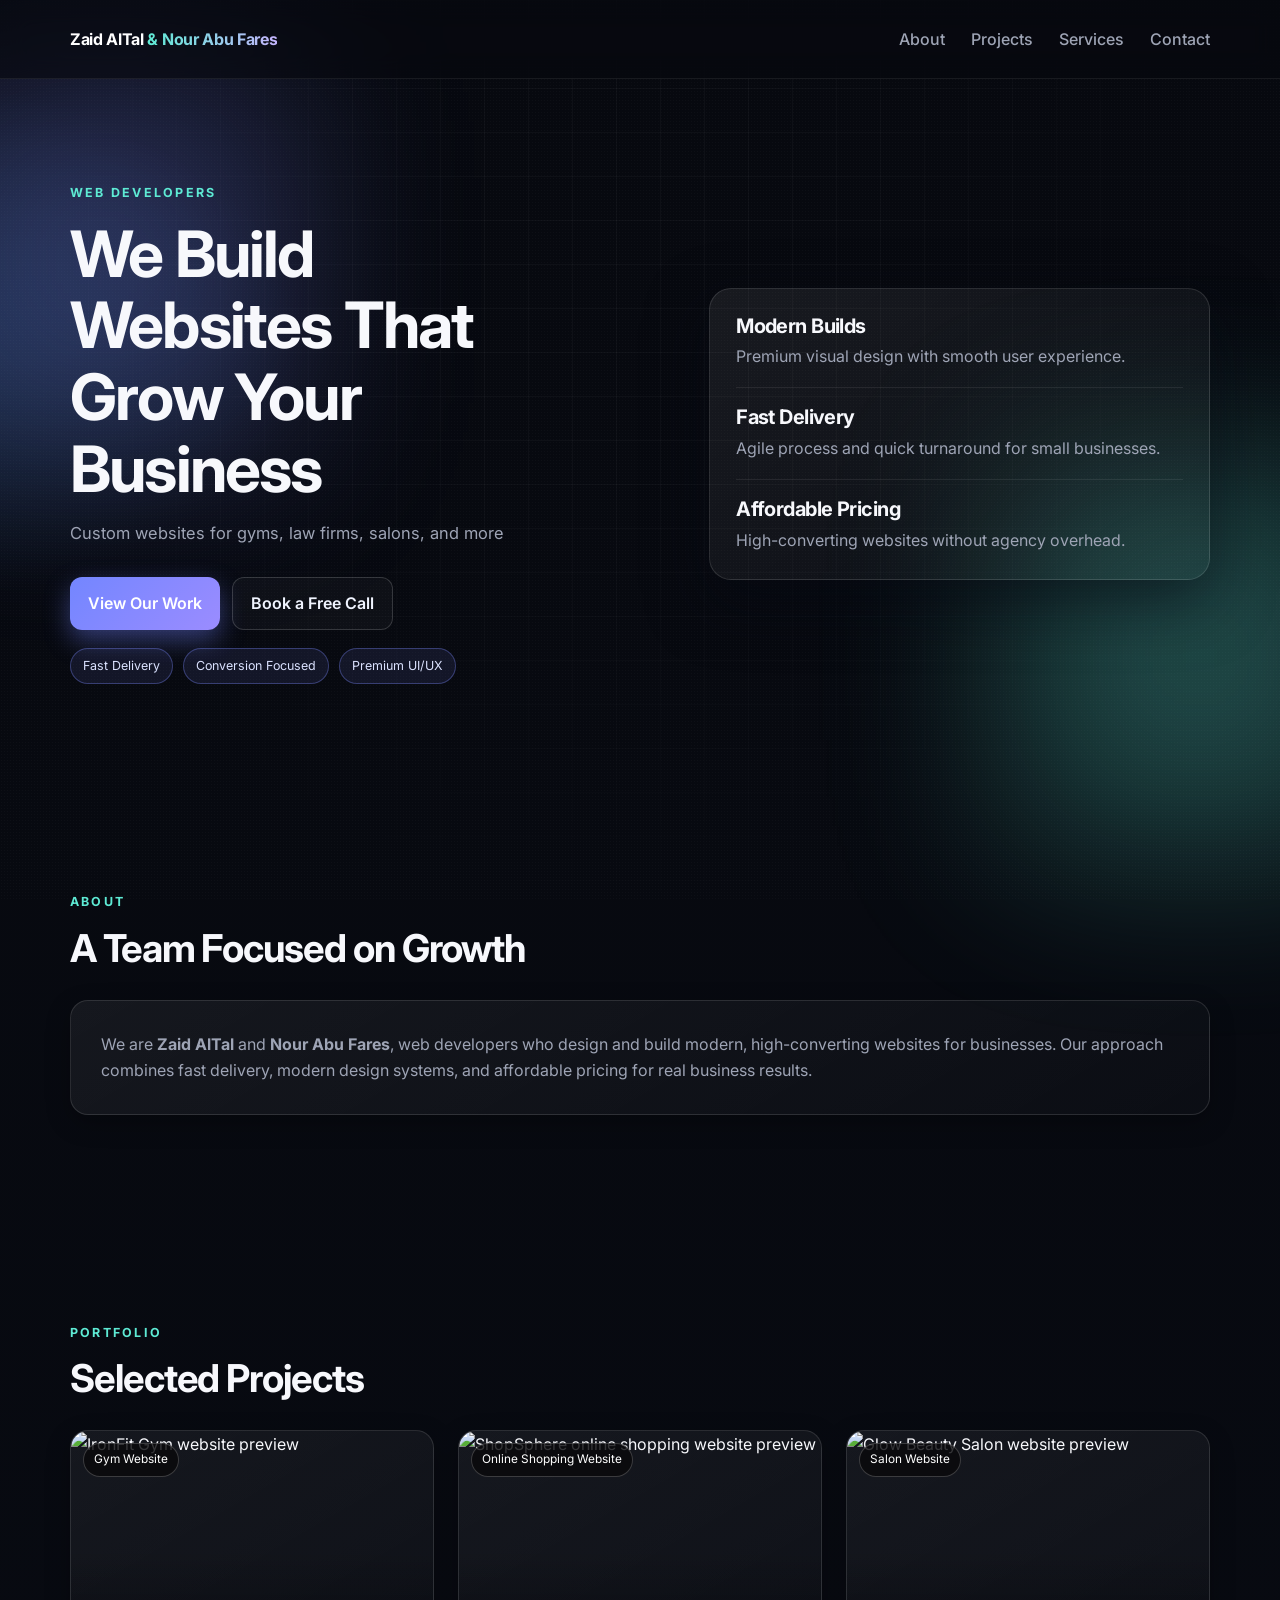
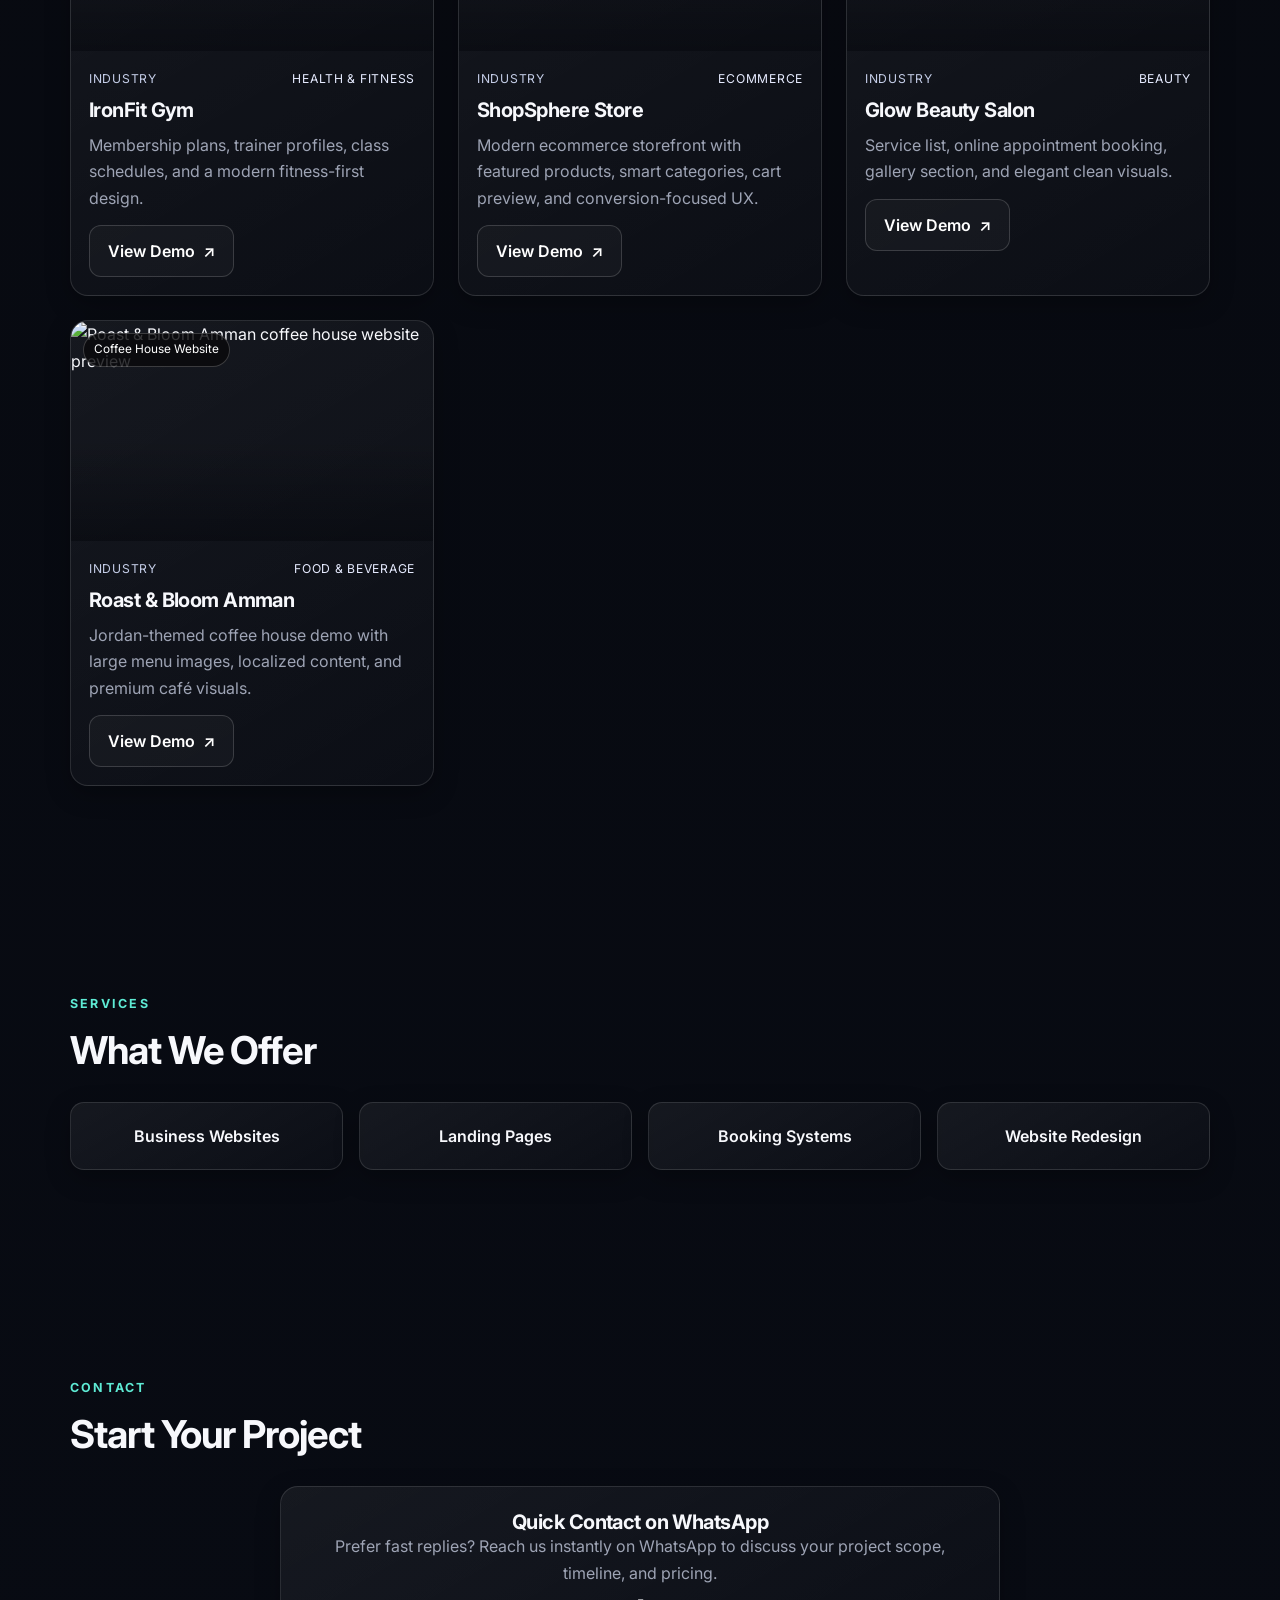
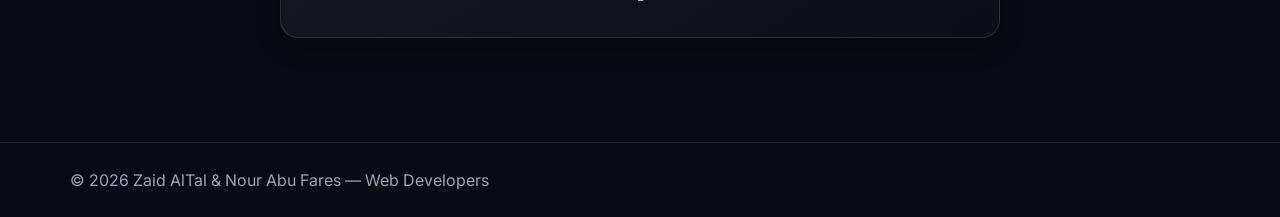
==== index.html @ 0c119b87 "coffee" ====
<!DOCTYPE html>
<html lang="en">
<head>
  <meta charset="UTF-8" />
  <meta name="viewport" content="width=device-width, initial-scale=1.0" />
  <title>Zaid AlTal & Team | Premium Web Developers</title>
  <meta name="description" content="We design and build modern, high-converting websites for businesses." />
  <link rel="preconnect" href="https://fonts.googleapis.com">
  <link rel="preconnect" href="https://fonts.gstatic.com" crossorigin>
  <link href="https://fonts.googleapis.com/css2?family=Inter:wght@300;400;500;600;700;800;900&display=swap" rel="stylesheet">
  <link rel="stylesheet" href="styles.css" />
</head>
<body>
  <div class="bg-noise"></div>
  <div class="bg-grid"></div>
  <div class="bg-glow bg-glow-1"></div>
  <div class="bg-glow bg-glow-2"></div>

  <header class="site-header">
    <div class="container nav-wrap">
      <a href="#home" class="logo">Zaid AlTal <span>& Nour Abu Fares</span></a>
      <nav class="nav" id="nav">
        <a href="#about">About</a>
        <a href="#projects">Projects</a>
        <a href="#services">Services</a>
        <a href="#contact">Contact</a>
      </nav>
      <button class="menu-toggle" id="menuToggle" aria-label="Toggle navigation">☰</button>
    </div>
  </header>

  <main>
    <section class="hero section reveal" id="home">
      <div class="container hero-grid">
        <div>
          <p class="eyebrow">Web Developers</p>
          <h1>We Build Websites That Grow Your Business</h1>
          <p class="hero-subtext">Custom websites for gyms, law firms, salons, and more</p>
          <div class="hero-actions">
            <a href="#projects" class="btn btn-primary">View Our Work</a>
            <a href="#contact" class="btn btn-ghost">Book a Free Call</a>
          </div>
          <div class="hero-chips">
            <span>Fast Delivery</span>
            <span>Conversion Focused</span>
            <span>Premium UI/UX</span>
          </div>
        </div>
        <div class="hero-card">
          <div class="hero-stat">
            <h3>Modern Builds</h3>
            <p>Premium visual design with smooth user experience.</p>
          </div>
          <div class="hero-stat">
            <h3>Fast Delivery</h3>
            <p>Agile process and quick turnaround for small businesses.</p>
          </div>
          <div class="hero-stat">
            <h3>Affordable Pricing</h3>
            <p>High-converting websites without agency overhead.</p>
          </div>
        </div>
      </div>
    </section>

    <section class="section reveal" id="about">
      <div class="container">
        <div class="section-head">
          <p class="eyebrow">About</p>
          <h2>A Team Focused on Growth</h2>
        </div>
        <div class="about-card">
          <p>
            We are <strong>Zaid AlTal</strong> and <strong>Nour Abu Fares</strong>, web developers who design and build modern, high-converting websites for businesses.
            Our approach combines fast delivery, modern design systems, and affordable pricing for real business results.
          </p>
        </div>
      </div>
    </section>

    <section class="section reveal" id="projects">
      <div class="container">
        <div class="section-head">
          <p class="eyebrow">Portfolio</p>
          <h2>Selected Projects</h2>
        </div>

        <div class="projects-grid">
          <article class="project-card tilt-card">
            <div class="project-image-wrap">
              <img src="https://images.unsplash.com/photo-1571902943202-507ec2618e8f?auto=format&fit=crop&w=1200&q=80" alt="IronFit Gym website preview" />
              <span class="badge">Gym Website</span>
            </div>
            <div class="project-content">
              <div class="project-meta"><span>Industry</span><span>Health & Fitness</span></div>
              <h3>IronFit Gym</h3>
              <p>Membership plans, trainer profiles, class schedules, and a modern fitness-first design.</p>
              <a href="gymdemo.html" class="btn btn-outline">View Demo <span>↗</span></a>
            </div>
          </article>

          <article class="project-card tilt-card">
            <div class="project-image-wrap">
              <img src="https://images.unsplash.com/photo-1555529669-e69e7aa0ba9a?auto=format&fit=crop&w=1200&q=80" alt="ShopSphere online shopping website preview" />
              <span class="badge">Online Shopping Website</span>
            </div>
            <div class="project-content">
              <div class="project-meta"><span>Industry</span><span>Ecommerce</span></div>
              <h3>ShopSphere Store</h3>
              <p>Modern ecommerce storefront with featured products, smart categories, cart preview, and conversion-focused UX.</p>
              <a href="shoppingdemo.html" class="btn btn-outline">View Demo <span>↗</span></a>
            </div>
          </article>

          <article class="project-card tilt-card">
            <div class="project-image-wrap">
              <img src="https://images.unsplash.com/photo-1560066984-138dadb4c035?auto=format&fit=crop&w=1200&q=80" alt="Glow Beauty Salon website preview" />
              <span class="badge">Salon Website</span>
            </div>
            <div class="project-content">
              <div class="project-meta"><span>Industry</span><span>Beauty</span></div>
              <h3>Glow Beauty Salon</h3>
              <p>Service list, online appointment booking, gallery section, and elegant clean visuals.</p>
              <a href="salondemo.html" class="btn btn-outline">View Demo <span>↗</span></a>
            </div>
          </article>

          <article class="project-card tilt-card">
            <div class="project-image-wrap">
              <img src="https://images.unsplash.com/photo-1495474472287-4d71bcdd2085?auto=format&fit=crop&w=1200&q=80" alt="Roast & Bloom Amman coffee house website preview" />
              <span class="badge">Coffee House Website</span>
            </div>
            <div class="project-content">
              <div class="project-meta"><span>Industry</span><span>Food & Beverage</span></div>
              <h3>Roast & Bloom Amman</h3>
              <p>Jordan-themed coffee house demo with large menu images, localized content, and premium café visuals.</p>
              <a href="coffee-demo.html" class="btn btn-outline">View Demo <span>↗</span></a>
            </div>
          </article>
        </div>
      </div>
    </section>

    <section class="section reveal" id="services">
      <div class="container">
        <div class="section-head">
          <p class="eyebrow">Services</p>
          <h2>What We Offer</h2>
        </div>
        <div class="services-grid">
          <div class="service-card">Business Websites</div>
          <div class="service-card">Landing Pages</div>
          <div class="service-card">Booking Systems</div>
          <div class="service-card">Website Redesign</div>
        </div>
      </div>
    </section>

    <section class="section reveal" id="contact">
      <div class="container">
        <div class="section-head">
          <p class="eyebrow">Contact</p>
          <h2>Start Your Project</h2>
        </div>
        <div class="contact-grid contact-grid-single">
          <div class="contact-card contact-card-only">
            <h3>Quick Contact on WhatsApp</h3>
            <p>Prefer fast replies? Reach us instantly on WhatsApp to discuss your project scope, timeline, and pricing.</p>
           -
            
          </div>
        </div>
      </div>
    </section>
  </main>

  <footer class="site-footer">
    <div class="container footer-wrap">
      <p>© <span id="year"></span> Zaid AlTal & Nour Abu Fares — Web Developers</p>
      
    </div>
  </footer>

  <script src="script.js"></script>
</body>
</html>
---- styles.css ----
:root {
  --bg: #07090f;
  --bg-soft: #0b1020;
  --panel: rgba(255, 255, 255, 0.04);
  --panel-strong: rgba(255, 255, 255, 0.07);
  --panel-border: rgba(255, 255, 255, 0.12);
  --text: #f7f8fc;
  --muted: #9ea4b5;
  --accent: #7d8bff;
  --accent-2: #5eead4;
  --accent-3: #c4b5fd;
  --shadow-sm: 0 8px 24px rgba(0, 0, 0, 0.28);
  --shadow-lg: 0 22px 60px rgba(6, 9, 19, 0.55);
  --radius: 18px;
  --radius-sm: 12px;
  --max: 1140px;
}

* { box-sizing: border-box; margin: 0; padding: 0; }

html { scroll-behavior: smooth; }

body {
  font-family: "Inter", system-ui, -apple-system, Segoe UI, Roboto, Arial, sans-serif;
  background:
    radial-gradient(1000px 520px at 88% -12%, #1b2452 0%, transparent 62%),
    radial-gradient(720px 440px at -10% 10%, #12263a 0%, transparent 60%),
    linear-gradient(180deg, #07090f 0%, #080b13 100%);
  color: var(--text);
  line-height: 1.65;
  overflow-x: hidden;
}

.bg-noise {
  position: fixed;
  inset: 0;
  opacity: 0.08;
  pointer-events: none;
  z-index: -3;
  background-image: radial-gradient(rgba(255, 255, 255, 0.35) 0.35px, transparent 0.35px);
  background-size: 3px 3px;
}

.bg-grid {
  position: fixed;
  inset: 0;
  z-index: -2;
  pointer-events: none;
  background-image:
    linear-gradient(rgba(255, 255, 255, 0.03) 1px, transparent 1px),
    linear-gradient(90deg, rgba(255, 255, 255, 0.03) 1px, transparent 1px);
  background-size: 44px 44px;
  mask-image: radial-gradient(circle at 50% 30%, black 22%, transparent 80%);
}

.bg-glow {
  position: fixed;
  width: 380px;
  height: 380px;
  filter: blur(95px);
  z-index: -1;
  opacity: .28;
  pointer-events: none;
  transition: transform .3s ease-out;
}
.bg-glow-1 { background: #7d8bff; top: 8%; left: -90px; }
.bg-glow-2 { background: #5eead4; bottom: 6%; right: -110px; }

.container { width: min(92%, var(--max)); margin-inline: auto; }
.section { padding: 104px 0; position: relative; }
.section-head { margin-bottom: 30px; }

h1, h2, h3 { line-height: 1.12; letter-spacing: -0.028em; }
h1 { font-size: clamp(2.3rem, 5vw, 4.4rem); max-width: 12ch; }
h2 { font-size: clamp(1.7rem, 3vw, 2.7rem); }
h3 { font-size: clamp(1.05rem, 2.1vw, 1.25rem); }

p { color: var(--muted); }

.eyebrow {
  color: var(--accent-2);
  font-size: .78rem;
  text-transform: uppercase;
  letter-spacing: .18em;
  margin-bottom: 14px;
  font-weight: 700;
}

/* Header */
.site-header {
  position: sticky;
  top: 0;
  z-index: 50;
  backdrop-filter: blur(14px);
  background: rgba(7, 9, 15, .62);
  border-bottom: 1px solid rgba(255, 255, 255, .07);
}
.nav-wrap {
  display: flex;
  align-items: center;
  justify-content: space-between;
  min-height: 78px;
}
.logo {
  text-decoration: none;
  color: #fff;
  font-weight: 700;
  letter-spacing: -0.02em;
}
.logo span {
  background: linear-gradient(90deg, var(--accent-2), var(--accent-3));
  -webkit-background-clip: text;
  background-clip: text;
  color: transparent;
}
.nav { display: flex; gap: 26px; }
.nav a {
  color: var(--muted);
  text-decoration: none;
  font-weight: 500;
  position: relative;
  transition: color .25s ease;
}
.nav a::after {
  content: "";
  position: absolute;
  left: 0;
  bottom: -8px;
  width: 0;
  height: 2px;
  background: linear-gradient(90deg, var(--accent), var(--accent-2));
  transition: width .25s ease;
}
.nav a:hover { color: #fff; }
.nav a:hover::after { width: 100%; }

.menu-toggle {
  display: none;
  border: none;
  background: transparent;
  color: #fff;
  font-size: 1.45rem;
  cursor: pointer;
}

/* Hero */
.hero-grid {
  display: grid;
  grid-template-columns: 1.2fr 1fr;
  gap: 38px;
  align-items: center;
}
.hero-subtext {
  margin: 16px 0 30px;
  max-width: 52ch;
  font-size: 1.03rem;
}
.hero-actions {
  display: flex;
  flex-wrap: wrap;
  gap: 12px;
}
.hero-chips {
  display: flex;
  flex-wrap: wrap;
  gap: 10px;
  margin-top: 18px;
}
.hero-chips span {
  padding: 7px 12px;
  border-radius: 999px;
  font-size: .78rem;
  color: #dbe2ff;
  border: 1px solid rgba(125, 139, 255, .35);
  background: rgba(125, 139, 255, .1);
}
.hero-card {
  position: relative;
  background: linear-gradient(145deg, rgba(255, 255, 255, .07), rgba(255, 255, 255, .02));
  border: 1px solid var(--panel-border);
  border-radius: 22px;
  padding: 26px;
  box-shadow: var(--shadow-lg);
  overflow: hidden;
}
.hero-card::before {
  content: "";
  position: absolute;
  inset: 0;
  background: linear-gradient(120deg, transparent 20%, rgba(255, 255, 255, .08) 50%, transparent 80%);
  transform: translateX(-100%);
  transition: transform .9s ease;
}
.hero-card:hover::before { transform: translateX(100%); }

.hero-stat + .hero-stat {
  margin-top: 18px;
  padding-top: 18px;
  border-top: 1px solid rgba(255, 255, 255, .08);
}
.hero-stat h3 { margin-bottom: 6px; }

/* Buttons */
.btn {
  display: inline-flex;
  align-items: center;
  justify-content: center;
  text-decoration: none;
  border-radius: 12px;
  padding: 12px 18px;
  font-weight: 600;
  transition: transform .2s ease, box-shadow .25s ease, background-color .25s ease, color .25s ease, border-color .25s ease;
}
.btn:hover { transform: translateY(-2px); }

.btn-primary {
  background: linear-gradient(135deg, #7386ff, #9b8cff);
  color: #fff;
  box-shadow: 0 10px 26px rgba(114, 132, 255, .42);
}
.btn-primary:hover { box-shadow: 0 16px 34px rgba(114, 132, 255, .5); }

.btn-ghost {
  border: 1px solid rgba(255, 255, 255, .16);
  color: #f0f4ff;
  background: rgba(255, 255, 255, .03);
}
.btn-ghost:hover {
  background: rgba(125, 139, 255, .14);
  border-color: rgba(125, 139, 255, .4);
}

.btn-outline {
  border: 1px solid rgba(255, 255, 255, .16);
  color: #fff;
  background: rgba(255, 255, 255, .03);
  justify-content: space-between;
  gap: 8px;
}
.btn-outline span {
  display: inline-block;
  transition: transform .22s ease;
}
.btn-outline:hover {
  background: rgba(255, 255, 255, .09);
}
.btn-outline:hover span { transform: translate(2px, -2px); }

/* Panels */
.about-card,
.contact-form,
.contact-card,
.service-card,
.project-card {
  background: linear-gradient(150deg, rgba(255, 255, 255, .06), rgba(255, 255, 255, .02));
  border: 1px solid var(--panel-border);
  box-shadow: var(--shadow-sm);
}

/* About */
.about-card {
  border-radius: var(--radius);
  padding: 30px;
}

/* Projects */
.projects-grid {
  display: grid;
  gap: 24px;
  grid-template-columns: repeat(3, 1fr);
}
.project-card {
  border-radius: var(--radius);
  overflow: hidden;
  transition: transform .28s ease, border-color .28s ease, box-shadow .28s ease;
  transform-style: preserve-3d;
}
.project-card:hover {
  border-color: rgba(125, 139, 255, .5);
  box-shadow: var(--shadow-lg);
}
.project-image-wrap {
  position: relative;
  height: 220px;
  overflow: hidden;
}
.project-image-wrap::after {
  content: "";
  position: absolute;
  inset: 0;
  background: linear-gradient(to top, rgba(7, 9, 15, .62), transparent 45%);
}
.project-image-wrap img {
  width: 100%;
  height: 100%;
  object-fit: cover;
  transition: transform .48s ease;
}
.project-card:hover .project-image-wrap img { transform: scale(1.06); }

.badge {
  position: absolute;
  top: 12px;
  left: 12px;
  background: rgba(10, 10, 13, .82);
  border: 1px solid rgba(255, 255, 255, .2);
  color: #fff;
  font-size: .74rem;
  padding: 6px 10px;
  border-radius: 999px;
  z-index: 2;
}
.project-content { padding: 18px; }
.project-content p { margin: 10px 0 14px; }

.project-meta {
  display: flex;
  justify-content: space-between;
  align-items: center;
  font-size: .76rem;
  letter-spacing: .06em;
  text-transform: uppercase;
  color: #c5cee8;
  margin-bottom: 10px;
}
.project-meta span:last-child {
  color: #e6ebff;
}

/* Services */
.services-grid {
  display: grid;
  grid-template-columns: repeat(4, 1fr);
  gap: 16px;
}
.service-card {
  border-radius: 14px;
  padding: 20px;
  text-align: center;
  font-weight: 600;
  transition: transform .25s ease, background-color .25s ease, border-color .25s ease;
}
.service-card:hover {
  transform: translateY(-5px);
  background: rgba(125, 139, 255, .16);
  border-color: rgba(125, 139, 255, .44);
}

/* Contact */
.contact-grid {
  display: grid;
  grid-template-columns: 1.1fr .9fr;
  gap: 22px;
}
.contact-grid-single {
  grid-template-columns: 1fr;
}
.contact-card-only {
  max-width: 720px;
  margin: 0 auto;
  text-align: center;
}
.contact-card-only .whatsapp-btn {
  margin-top: 18px;
}
.contact-form,
.contact-card {
  border-radius: var(--radius);
  padding: 24px;
}
.contact-form label {
  display: block;
  margin: 10px 0 6px;
  font-size: .9rem;
  color: #d5dbec;
}
input, textarea {
  width: 100%;
  background: rgba(255, 255, 255, .03);
  border: 1px solid rgba(255, 255, 255, .14);
  border-radius: 12px;
  color: #fff;
  padding: 12px;
  font: inherit;
  transition: border-color .22s ease, box-shadow .22s ease;
}
input:focus, textarea:focus {
  outline: none;
  border-color: rgba(125, 139, 255, .62);
  box-shadow: 0 0 0 3px rgba(125, 139, 255, .2);
}
.whatsapp-btn {
  margin-top: 14px;
  background: #25d366;
  color: #06120b;
  font-weight: 700;
}
.whatsapp-btn:hover { box-shadow: 0 12px 24px rgba(37, 211, 102, .28); }

/* Footer */
.site-footer {
  border-top: 1px solid rgba(255, 255, 255, .09);
  padding: 24px 0;
}
.footer-wrap {
  display: flex;
  align-items: center;
  justify-content: space-between;
  gap: 14px;
}
.socials a {
  color: var(--muted);
  text-decoration: none;
  margin-left: 14px;
  transition: color .22s ease;
}
.socials a:hover { color: #fff; }

/* Reveal */
.reveal {
  opacity: 0;
  transform: translateY(28px);
  transition: opacity .78s ease, transform .78s ease;
}
.reveal.in-view {
  opacity: 1;
  transform: translateY(0);
}

/* Responsive */
@media (max-width: 1024px) {
  .projects-grid { grid-template-columns: repeat(2, 1fr); }
  .services-grid { grid-template-columns: repeat(2, 1fr); }
  .contact-grid { grid-template-columns: 1fr; }
  .hero-grid { grid-template-columns: 1fr; }
}

@media (max-width: 760px) {
  .section { padding: 80px 0; }

  .menu-toggle { display: block; }

  .nav {
    position: absolute;
    top: 74px;
    right: 4%;
    background: #0f1424;
    border: 1px solid var(--panel-border);
    border-radius: 12px;
    width: 228px;
    padding: 14px;
    display: none;
    flex-direction: column;
    gap: 12px;
    box-shadow: var(--shadow-sm);
  }
  .nav.open { display: flex; }

  .projects-grid { grid-template-columns: 1fr; }
  .services-grid { grid-template-columns: 1fr; }

  .hero-actions { width: 100%; }
  .hero-actions .btn { flex: 1; }

  .footer-wrap {
    flex-direction: column;
    align-items: flex-start;
  }
}
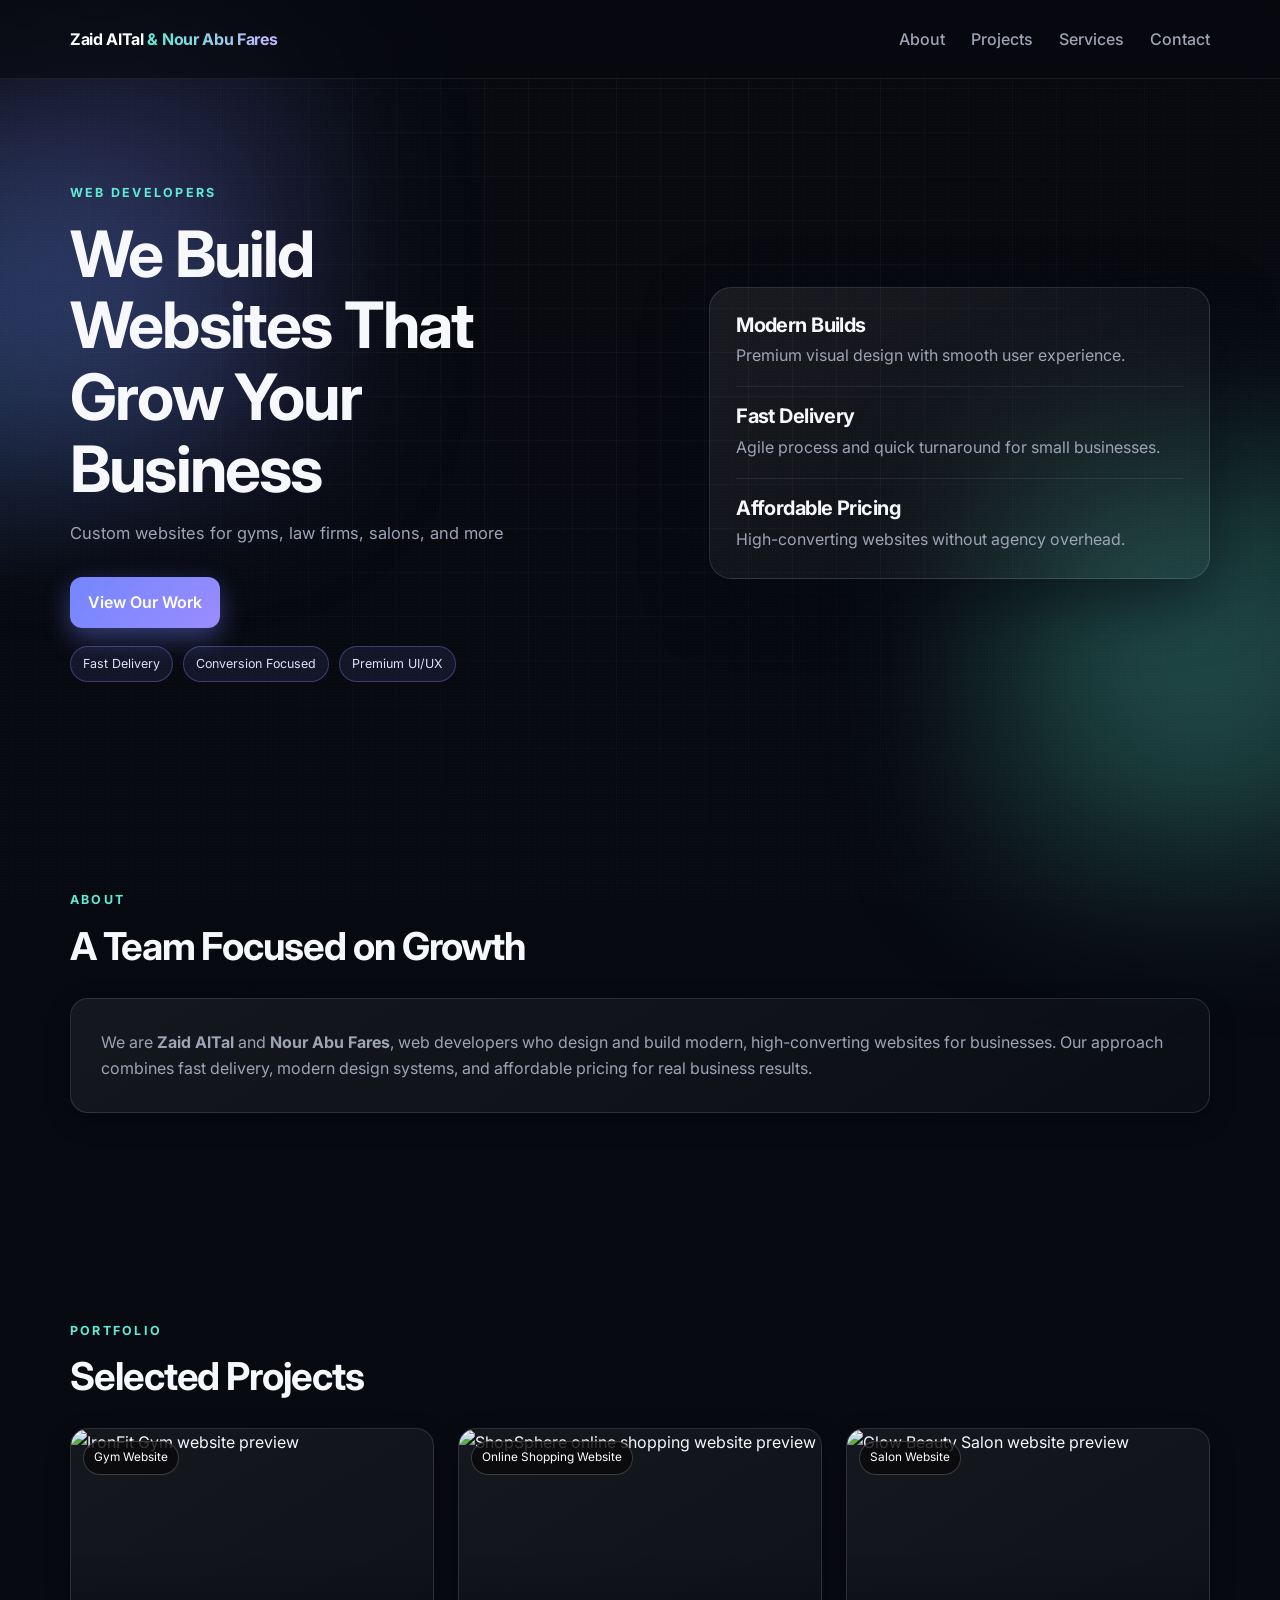
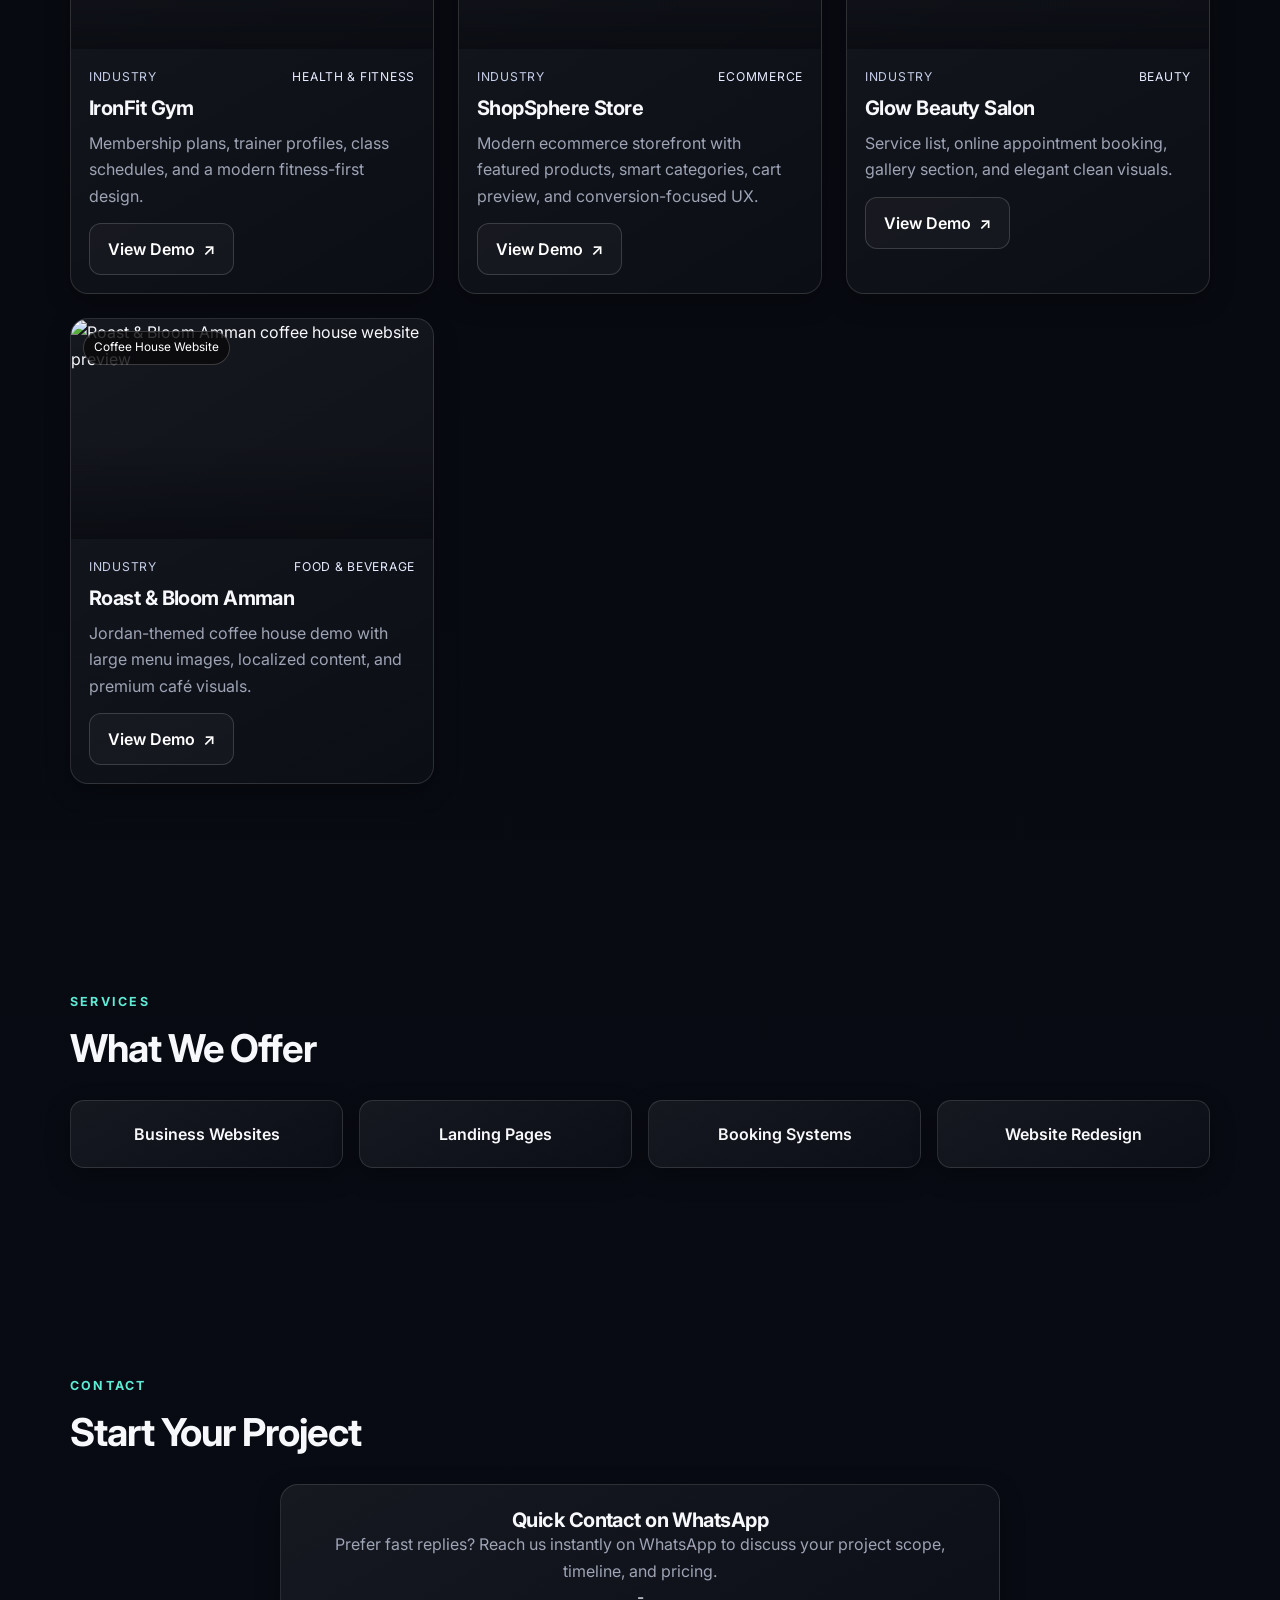
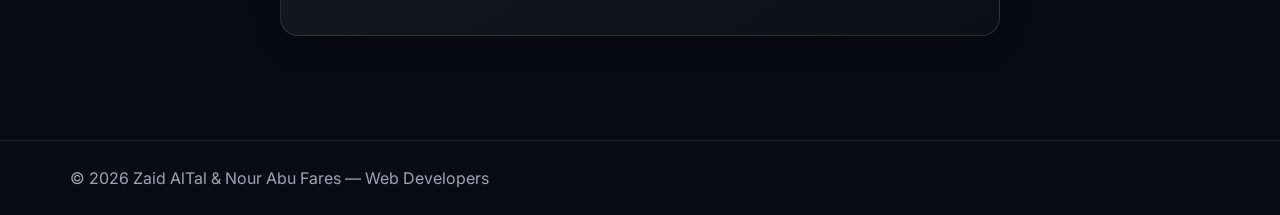
==== commit 732ee9f1: "gymdemo     index" ====
--- a/index.html
+++ b/index.html
@@ -38,7 +38,6 @@
           <p class="hero-subtext">Custom websites for gyms, law firms, salons, and more</p>
           <div class="hero-actions">
             <a href="#projects" class="btn btn-primary">View Our Work</a>
-            <a href="#contact" class="btn btn-ghost">Book a Free Call</a>
           </div>
           <div class="hero-chips">
             <span>Fast Delivery</span>
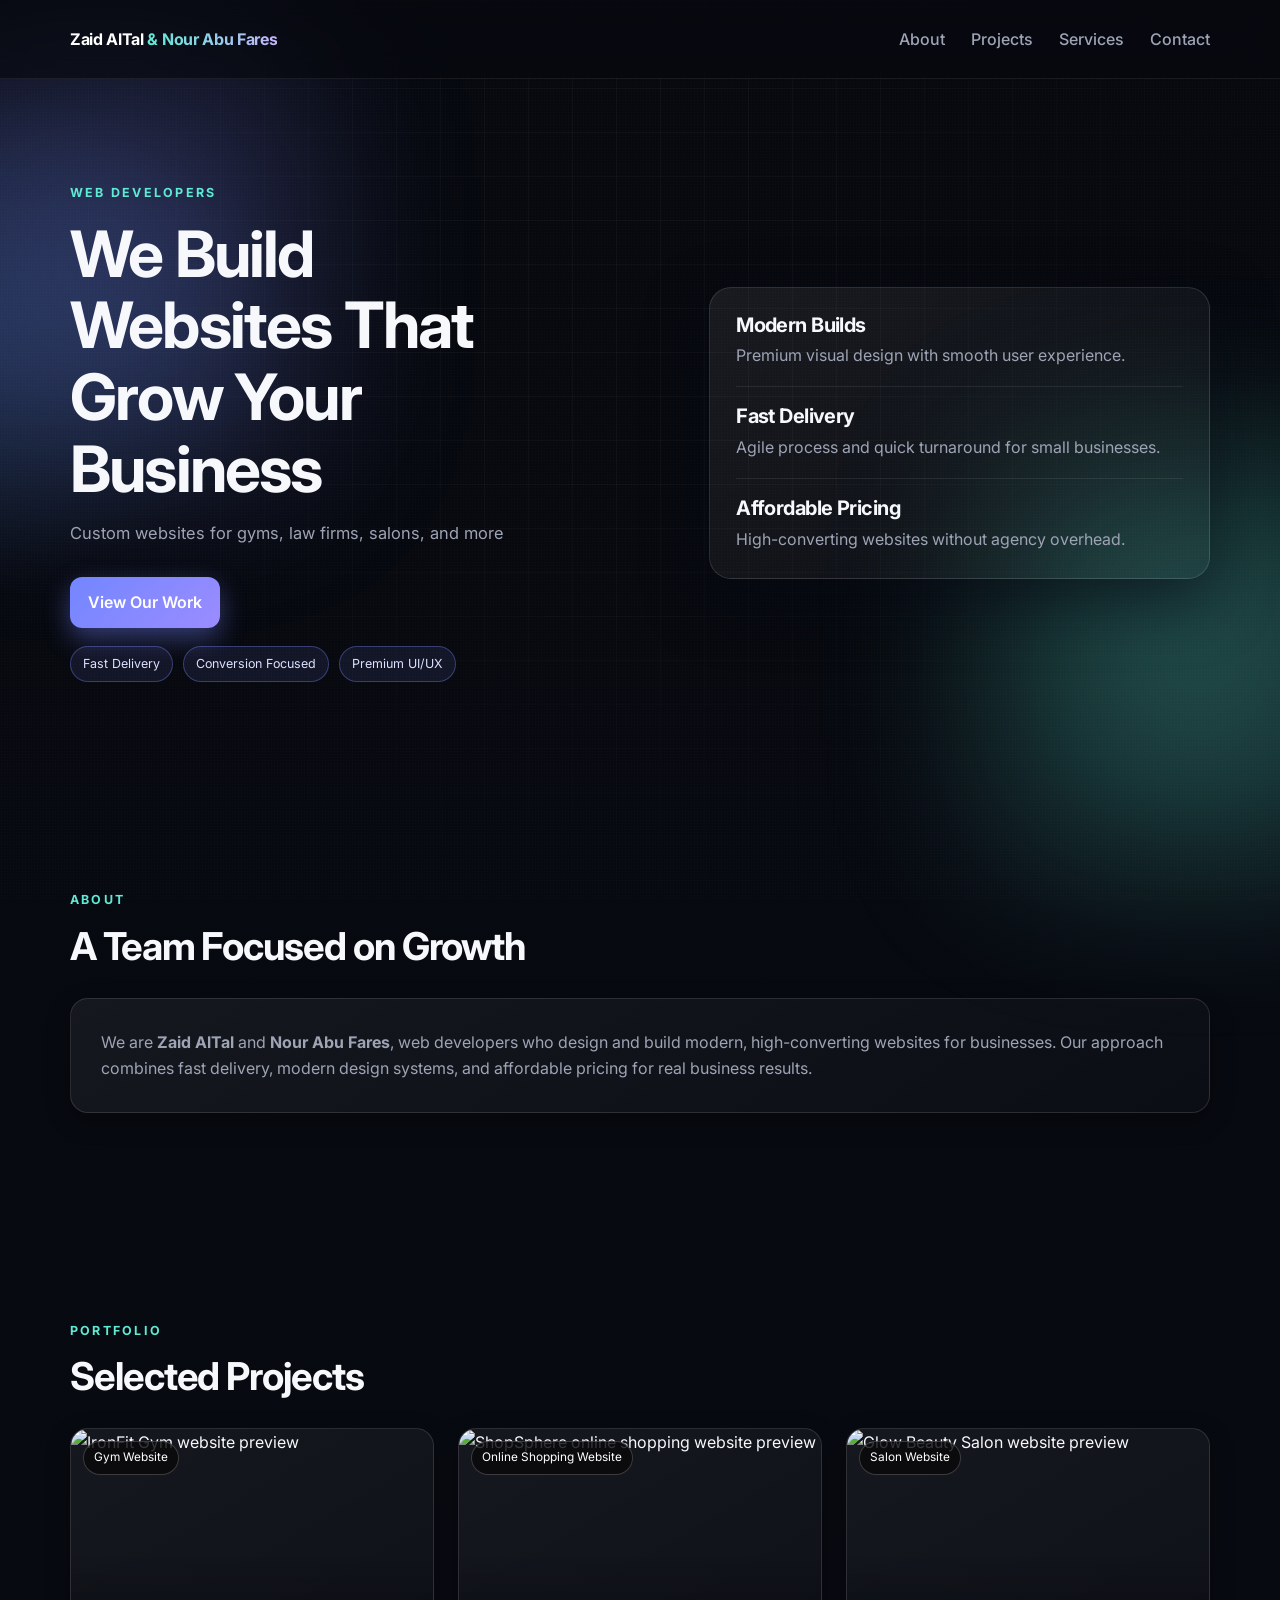
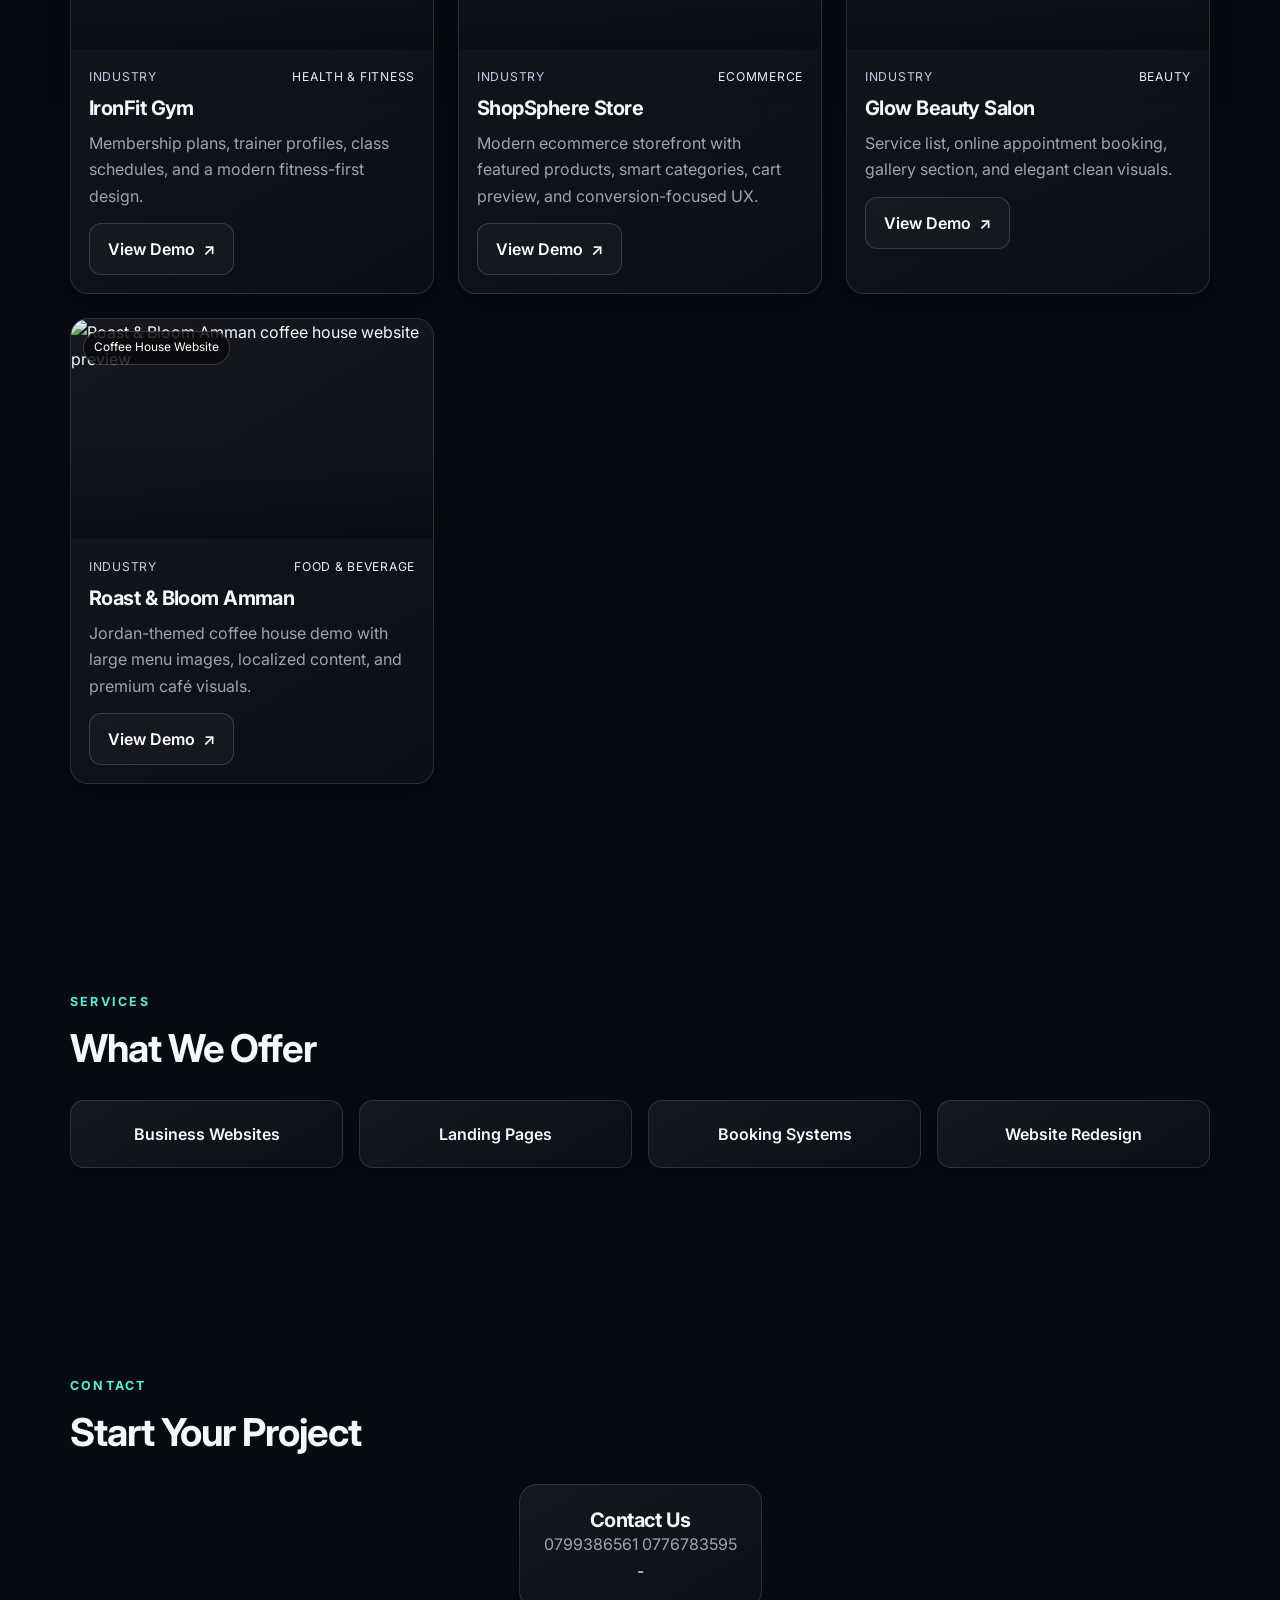
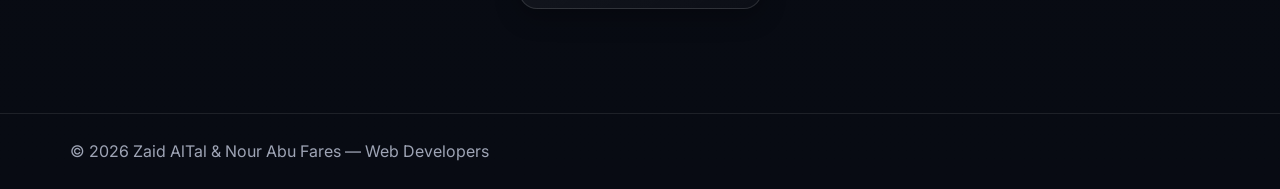
==== commit 40d019c8: "index" ====
--- a/index.html
+++ b/index.html
@@ -163,8 +163,8 @@
         </div>
         <div class="contact-grid contact-grid-single">
           <div class="contact-card contact-card-only">
-            <h3>Quick Contact on WhatsApp</h3>
-            <p>Prefer fast replies? Reach us instantly on WhatsApp to discuss your project scope, timeline, and pricing.</p>
+            <h3>  Contact Us</h3>
+            <p>0799386561            0776783595</p>
            -
             
           </div>
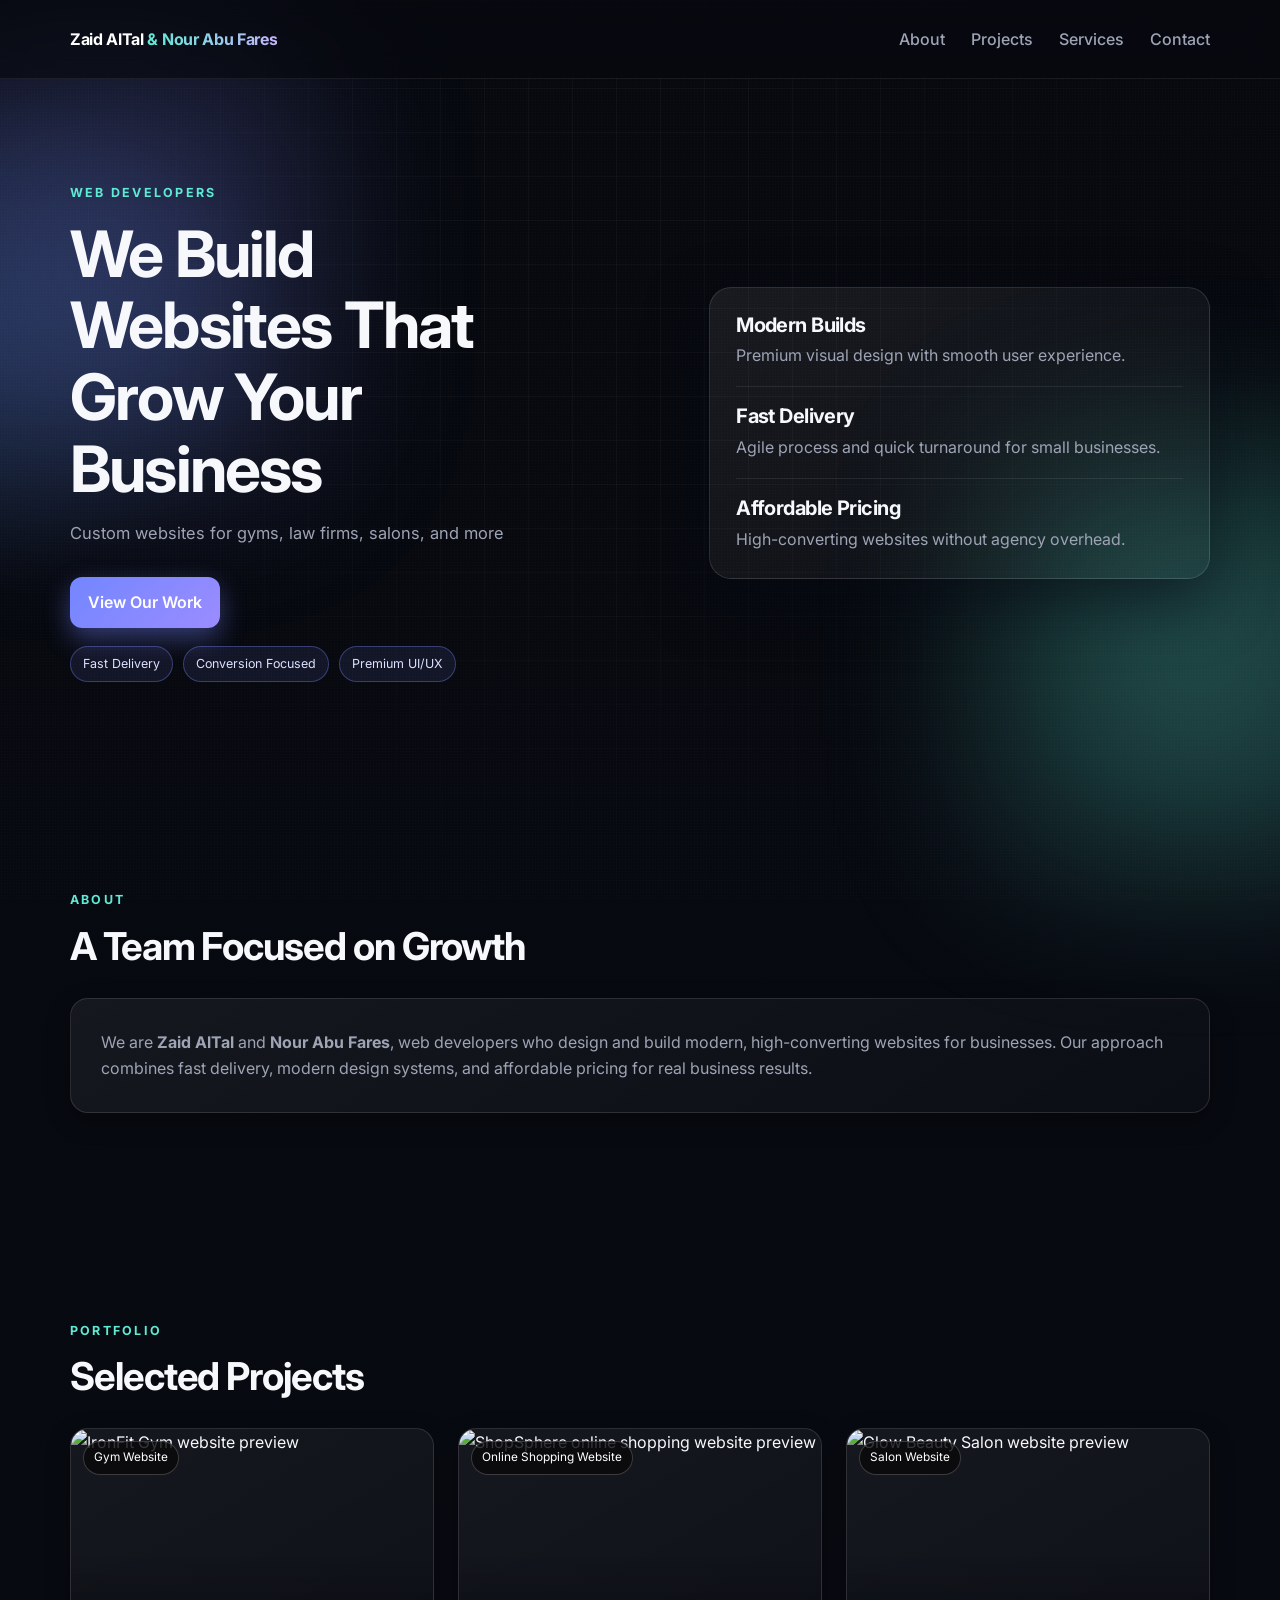
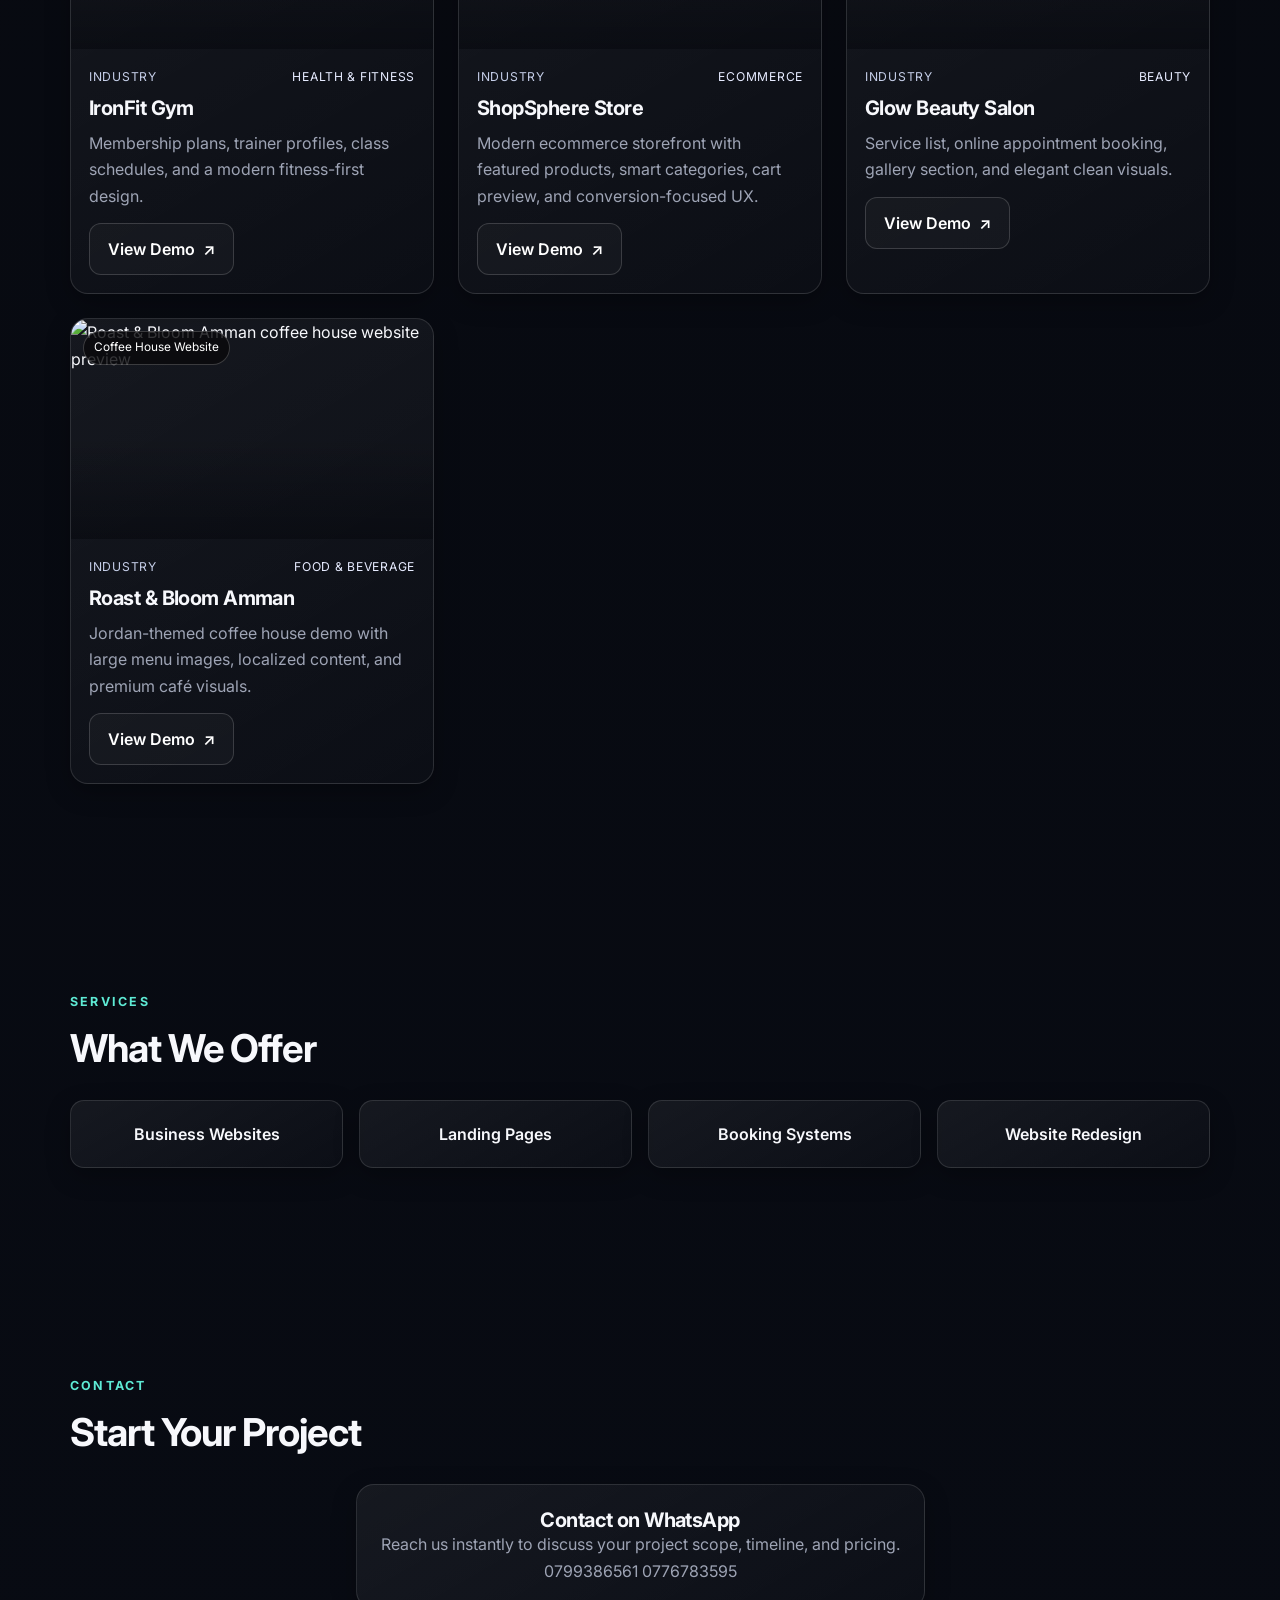
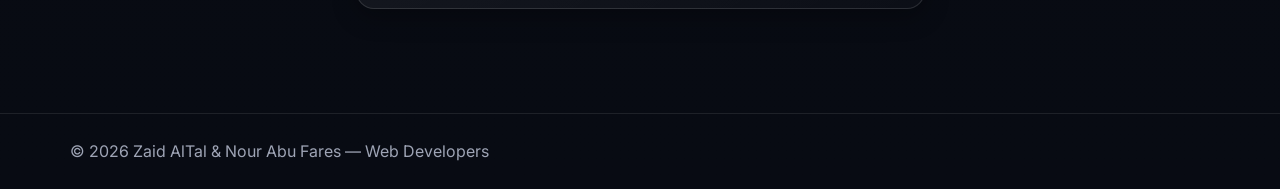
==== commit a841826f: "index" ====
--- a/index.html
+++ b/index.html
@@ -163,9 +163,13 @@
         </div>
         <div class="contact-grid contact-grid-single">
           <div class="contact-card contact-card-only">
-            <h3>  Contact Us</h3>
-            <p>0799386561            0776783595</p>
-           -
+         
+
+           
+            <h3>Contact on WhatsApp</h3>
+            <p>Reach us instantly to discuss your project scope, timeline, and pricing.</p>
+             <p>0799386561            0776783595</p>
+           
             
           </div>
         </div>
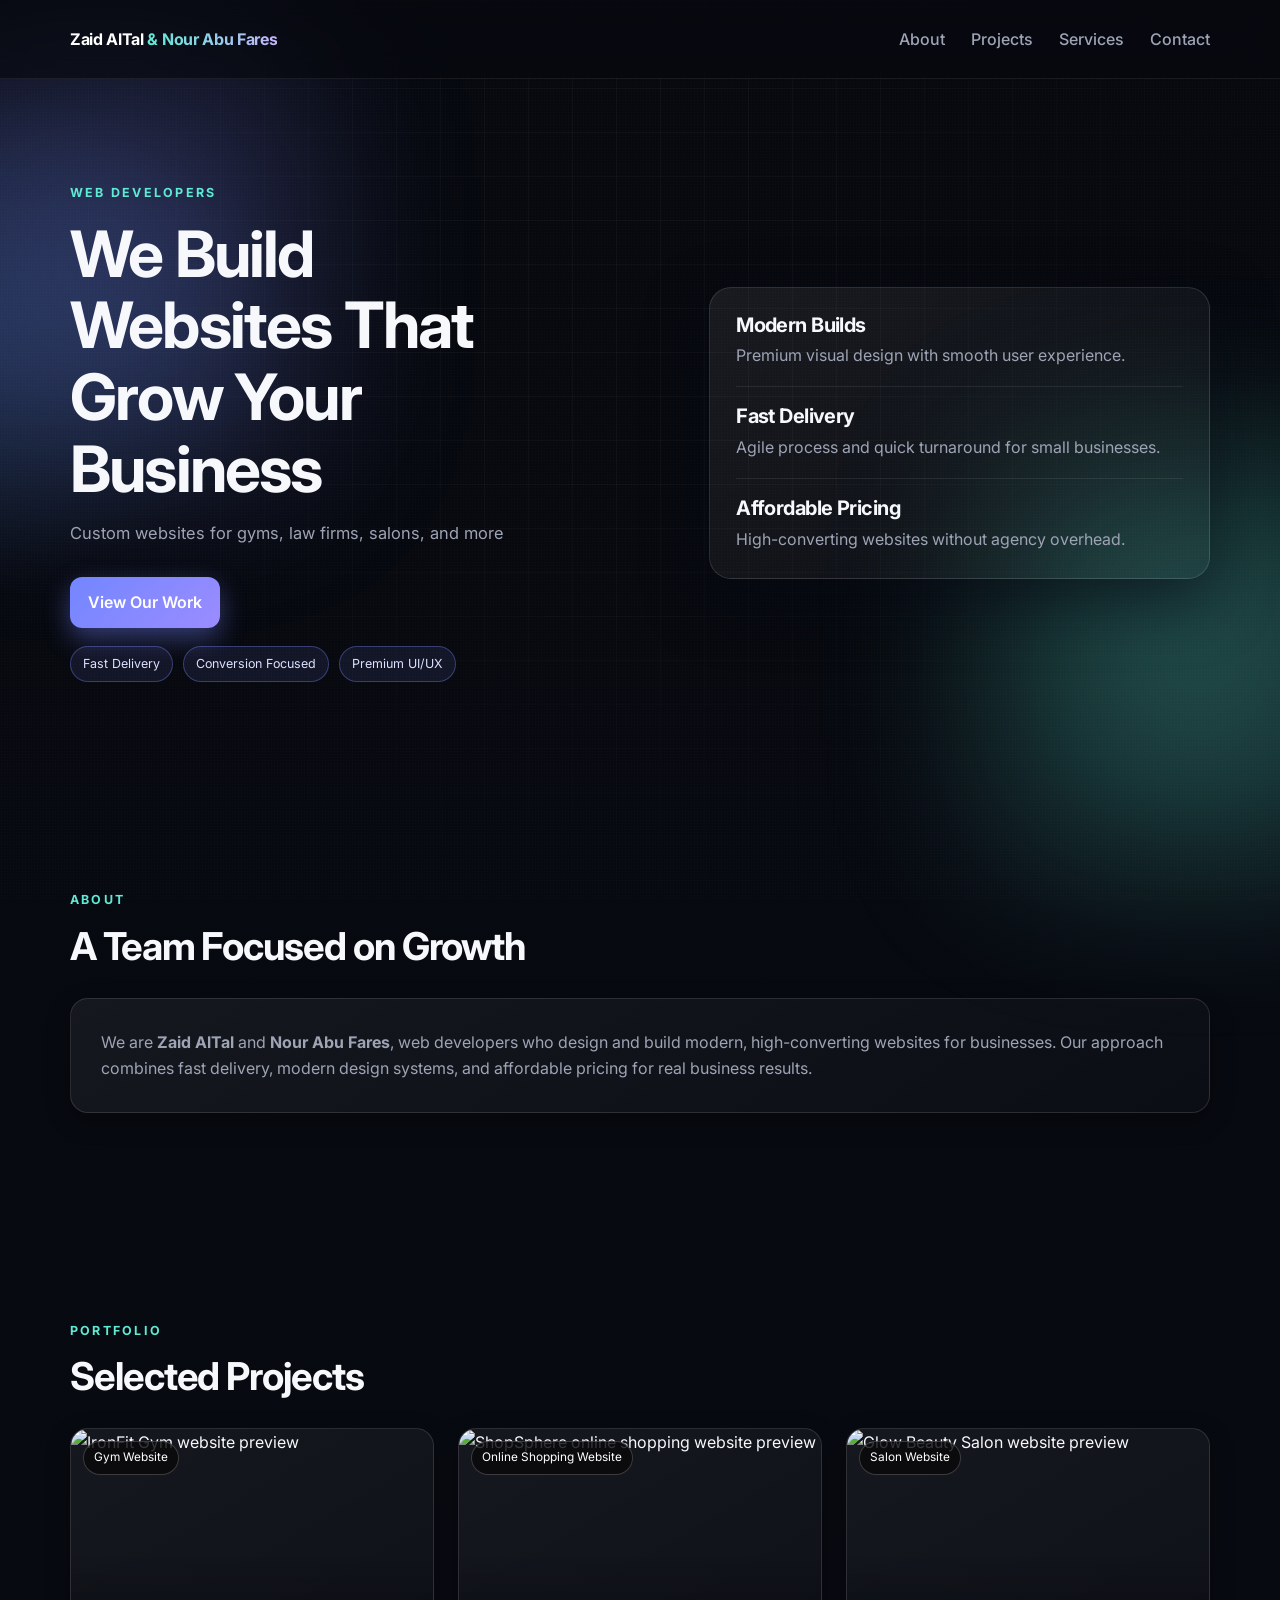
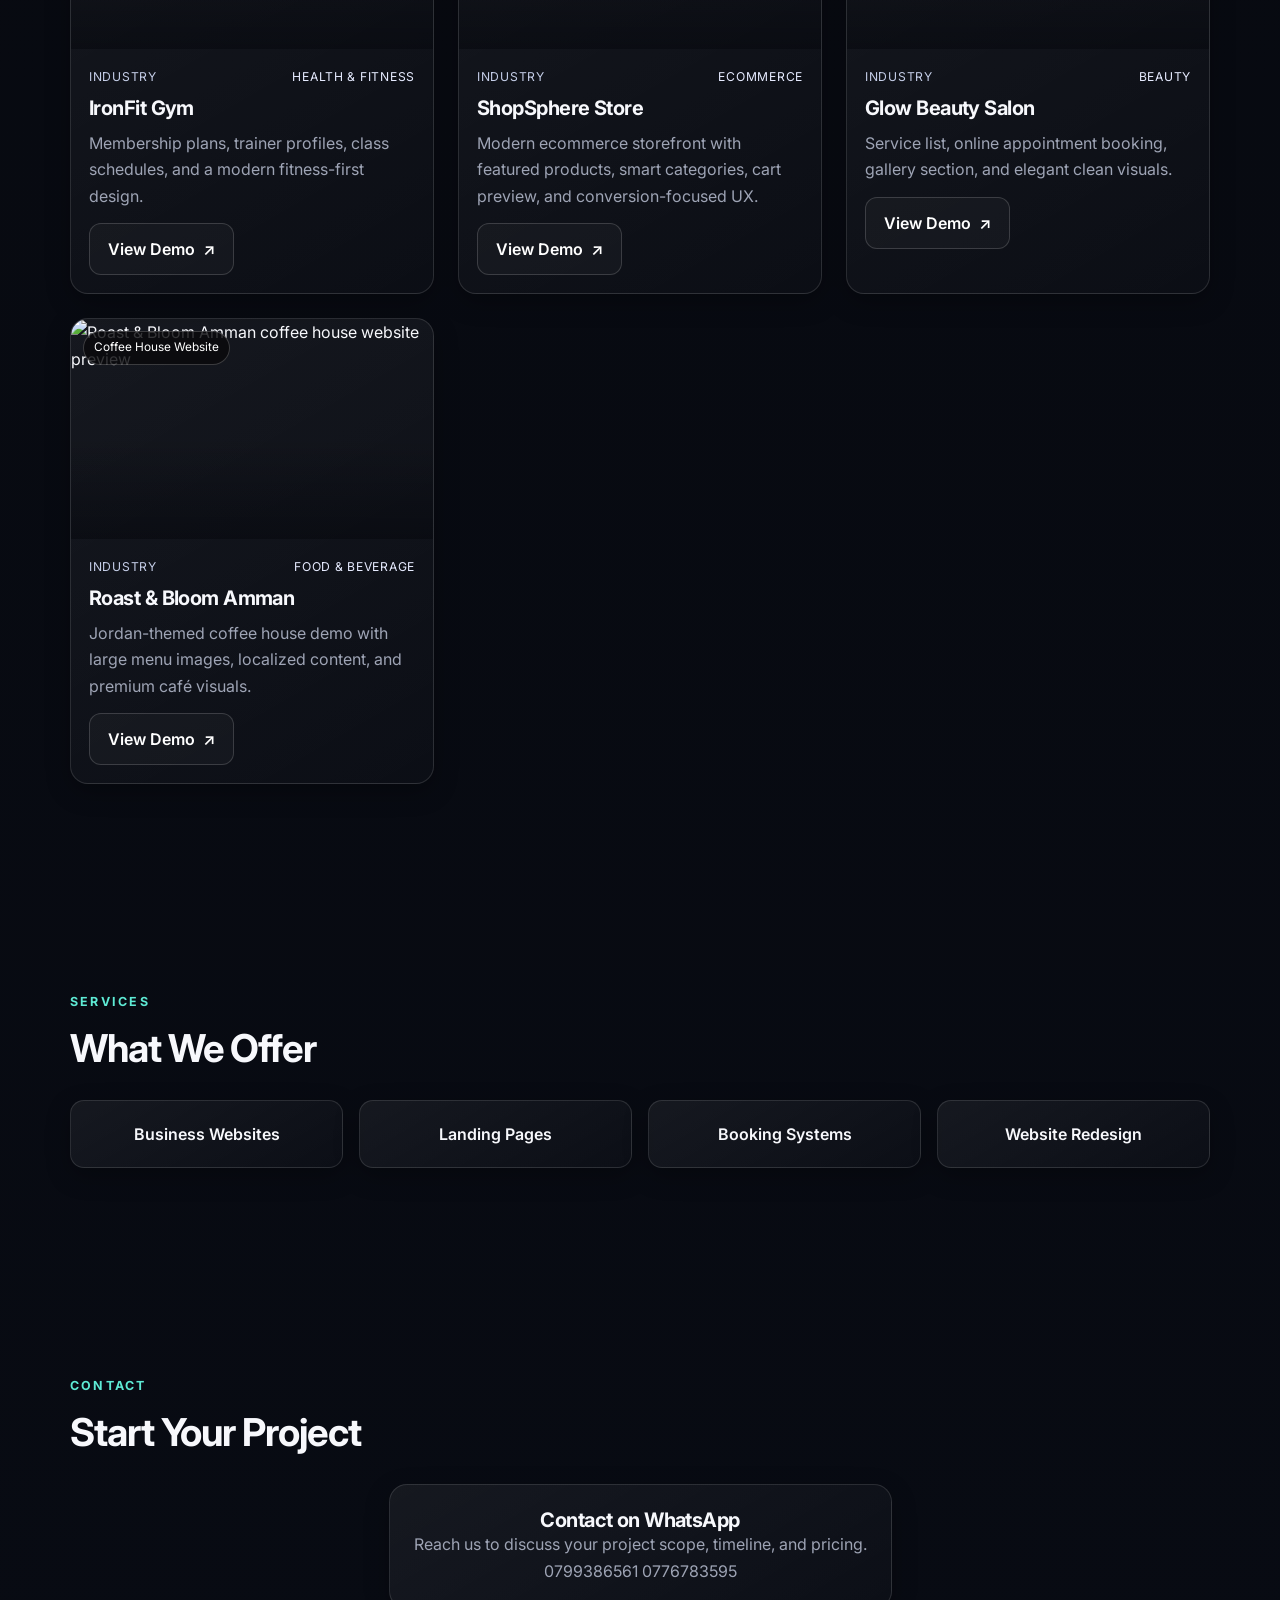
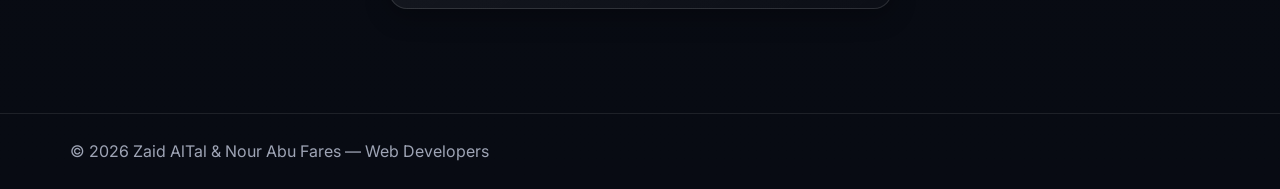
==== commit c5ae060e: "mo7ank" ====
--- a/index.html
+++ b/index.html
@@ -167,7 +167,7 @@
 
            
             <h3>Contact on WhatsApp</h3>
-            <p>Reach us instantly to discuss your project scope, timeline, and pricing.</p>
+            <p>Reach us to discuss your project scope, timeline, and pricing.</p>
              <p>0799386561            0776783595</p>
            
             
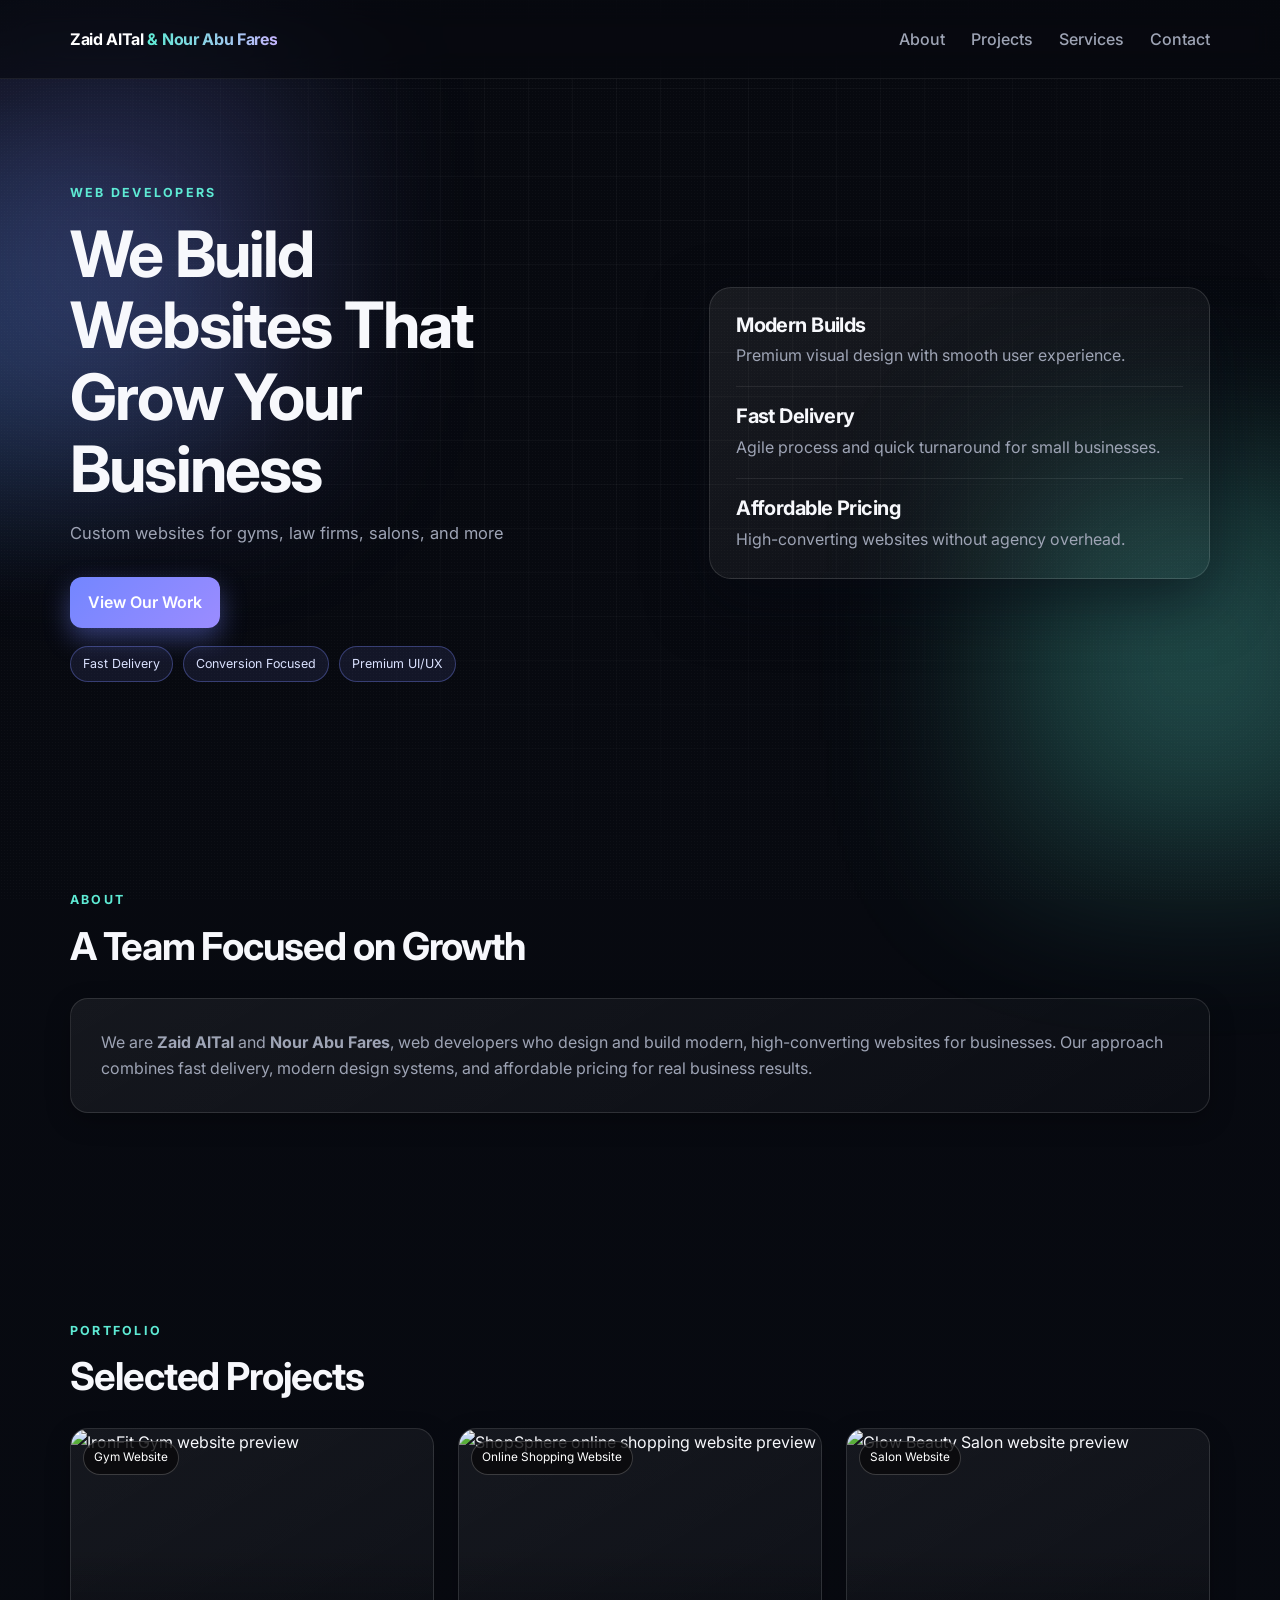
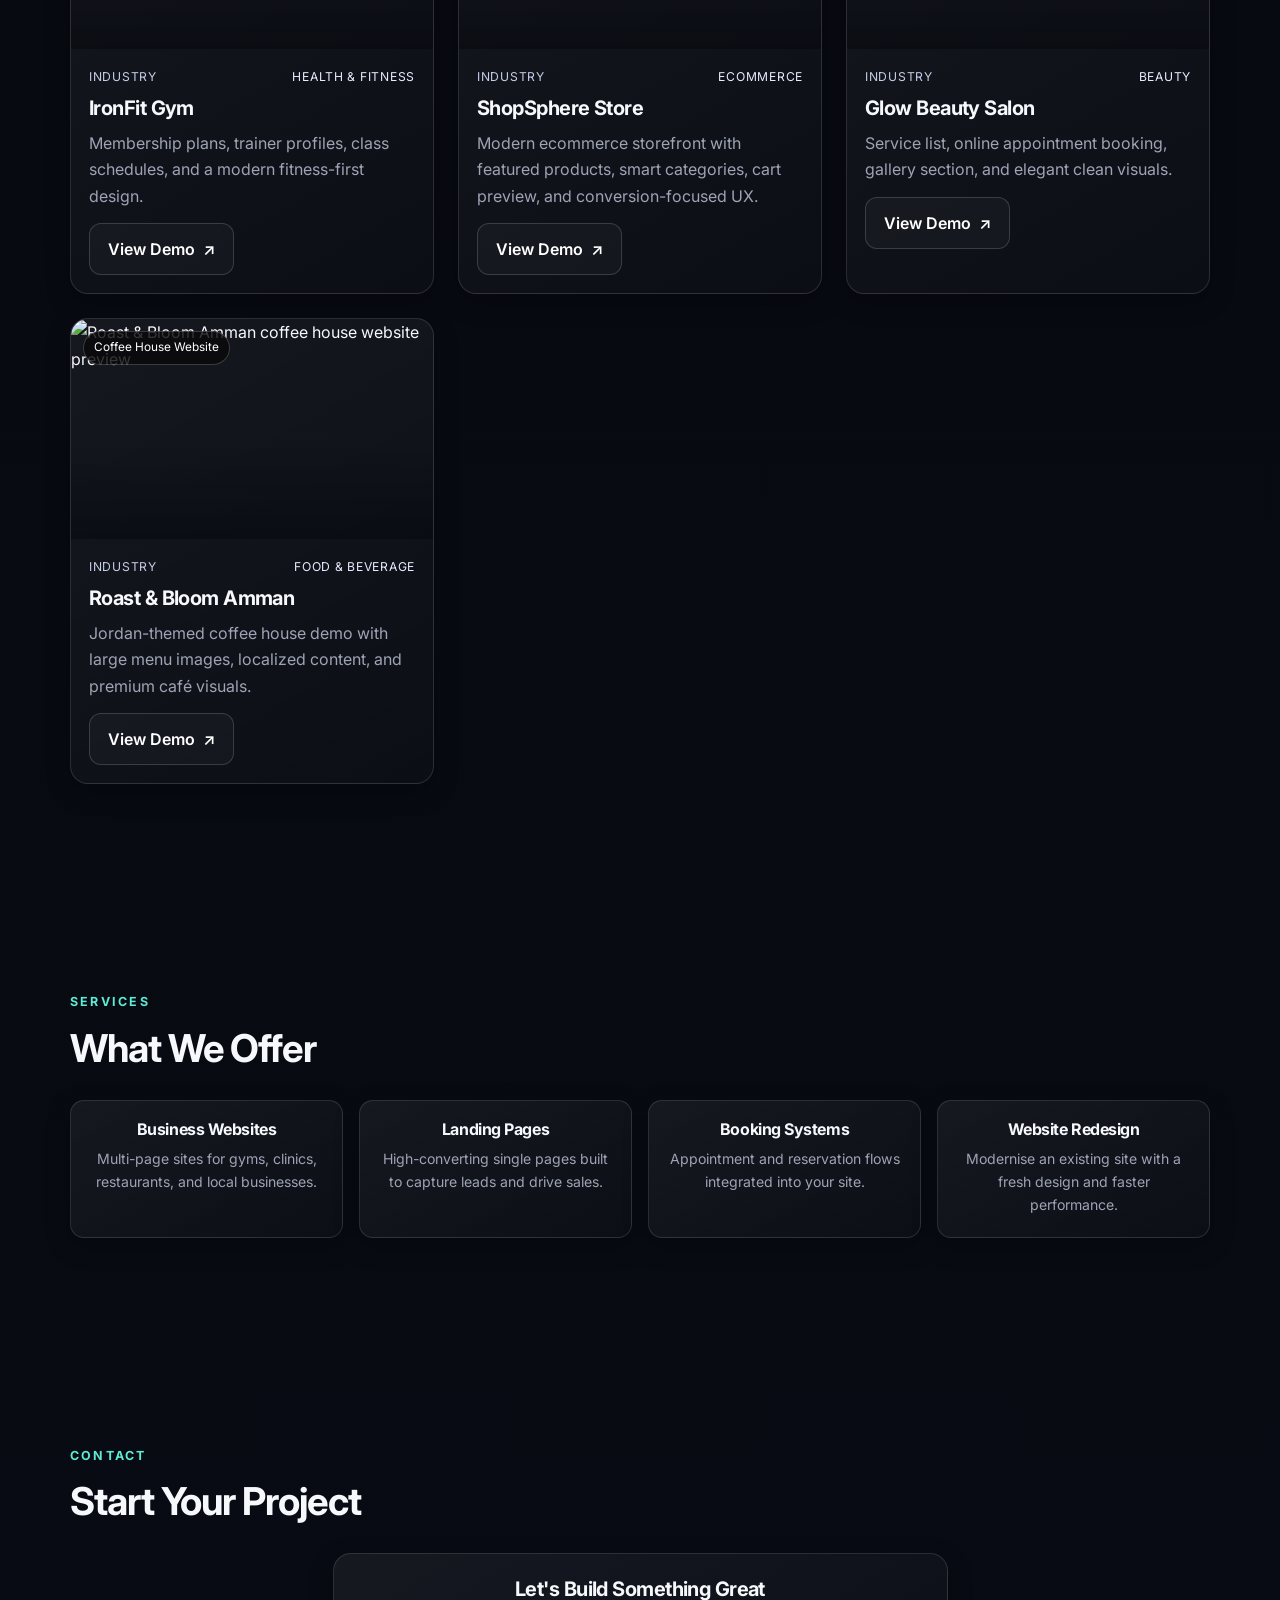
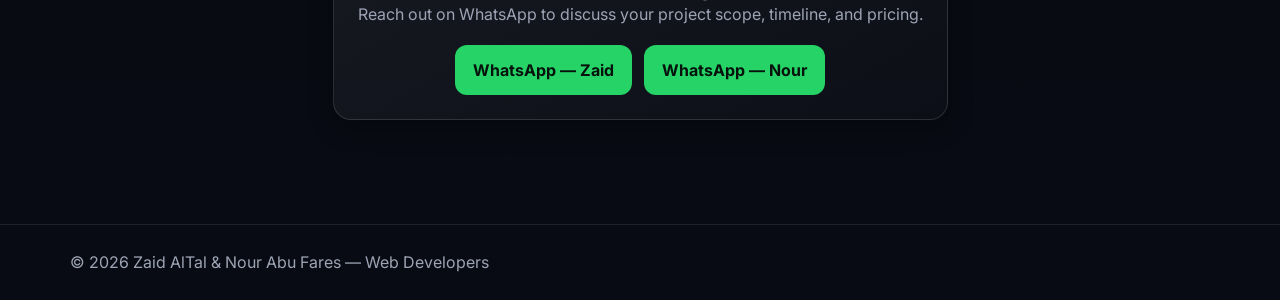
==== commit 67b2f4ec: "Polish portfolio: fix bugs, rename images, add favicon and OG tags - Renamed 9 image files to clean " ====
--- a/index.html
+++ b/index.html
@@ -5,6 +5,10 @@
   <meta name="viewport" content="width=device-width, initial-scale=1.0" />
   <title>Zaid AlTal & Team | Premium Web Developers</title>
   <meta name="description" content="We design and build modern, high-converting websites for businesses." />
+  <meta property="og:title" content="Zaid AlTal &amp; Team | Premium Web Developers" />
+  <meta property="og:description" content="We design and build modern, high-converting websites for businesses." />
+  <meta property="og:type" content="website" />
+  <link rel="icon" href="favicon.svg" type="image/svg+xml" />
   <link rel="preconnect" href="https://fonts.googleapis.com">
   <link rel="preconnect" href="https://fonts.gstatic.com" crossorigin>
   <link href="https://fonts.googleapis.com/css2?family=Inter:wght@300;400;500;600;700;800;900&display=swap" rel="stylesheet">
@@ -147,10 +151,22 @@
           <h2>What We Offer</h2>
         </div>
         <div class="services-grid">
-          <div class="service-card">Business Websites</div>
-          <div class="service-card">Landing Pages</div>
-          <div class="service-card">Booking Systems</div>
-          <div class="service-card">Website Redesign</div>
+          <div class="service-card">
+            <h3>Business Websites</h3>
+            <p>Multi-page sites for gyms, clinics, restaurants, and local businesses.</p>
+          </div>
+          <div class="service-card">
+            <h3>Landing Pages</h3>
+            <p>High-converting single pages built to capture leads and drive sales.</p>
+          </div>
+          <div class="service-card">
+            <h3>Booking Systems</h3>
+            <p>Appointment and reservation flows integrated into your site.</p>
+          </div>
+          <div class="service-card">
+            <h3>Website Redesign</h3>
+            <p>Modernise an existing site with a fresh design and faster performance.</p>
+          </div>
         </div>
       </div>
     </section>
@@ -163,14 +179,12 @@
         </div>
         <div class="contact-grid contact-grid-single">
           <div class="contact-card contact-card-only">
-         
-
-           
-            <h3>Contact on WhatsApp</h3>
-            <p>Reach us to discuss your project scope, timeline, and pricing.</p>
-             <p>0799386561            0776783595</p>
-           
-            
+            <h3>Let's Build Something Great</h3>
+            <p>Reach out on WhatsApp to discuss your project scope, timeline, and pricing.</p>
+            <div class="whatsapp-numbers">
+              <a href="https://wa.me/962799386561" class="btn whatsapp-btn" target="_blank" rel="noopener noreferrer">WhatsApp — Zaid</a>
+              <a href="https://wa.me/962776783595" class="btn whatsapp-btn" target="_blank" rel="noopener noreferrer">WhatsApp — Nour</a>
+            </div>
           </div>
         </div>
       </div>
--- a/styles.css
+++ b/styles.css
@@ -467,3 +467,22 @@
     align-items: flex-start;
   }
 }
+
+.whatsapp-numbers {
+  display: flex;
+  flex-wrap: wrap;
+  gap: 12px;
+  justify-content: center;
+  margin-top: 18px;
+}
+.whatsapp-numbers .whatsapp-btn {
+  margin-top: 0;
+}
+.service-card h3 {
+  margin-bottom: 8px;
+  font-size: 1rem;
+}
+.service-card p {
+  font-size: 0.88rem;
+  font-weight: 400;
+}
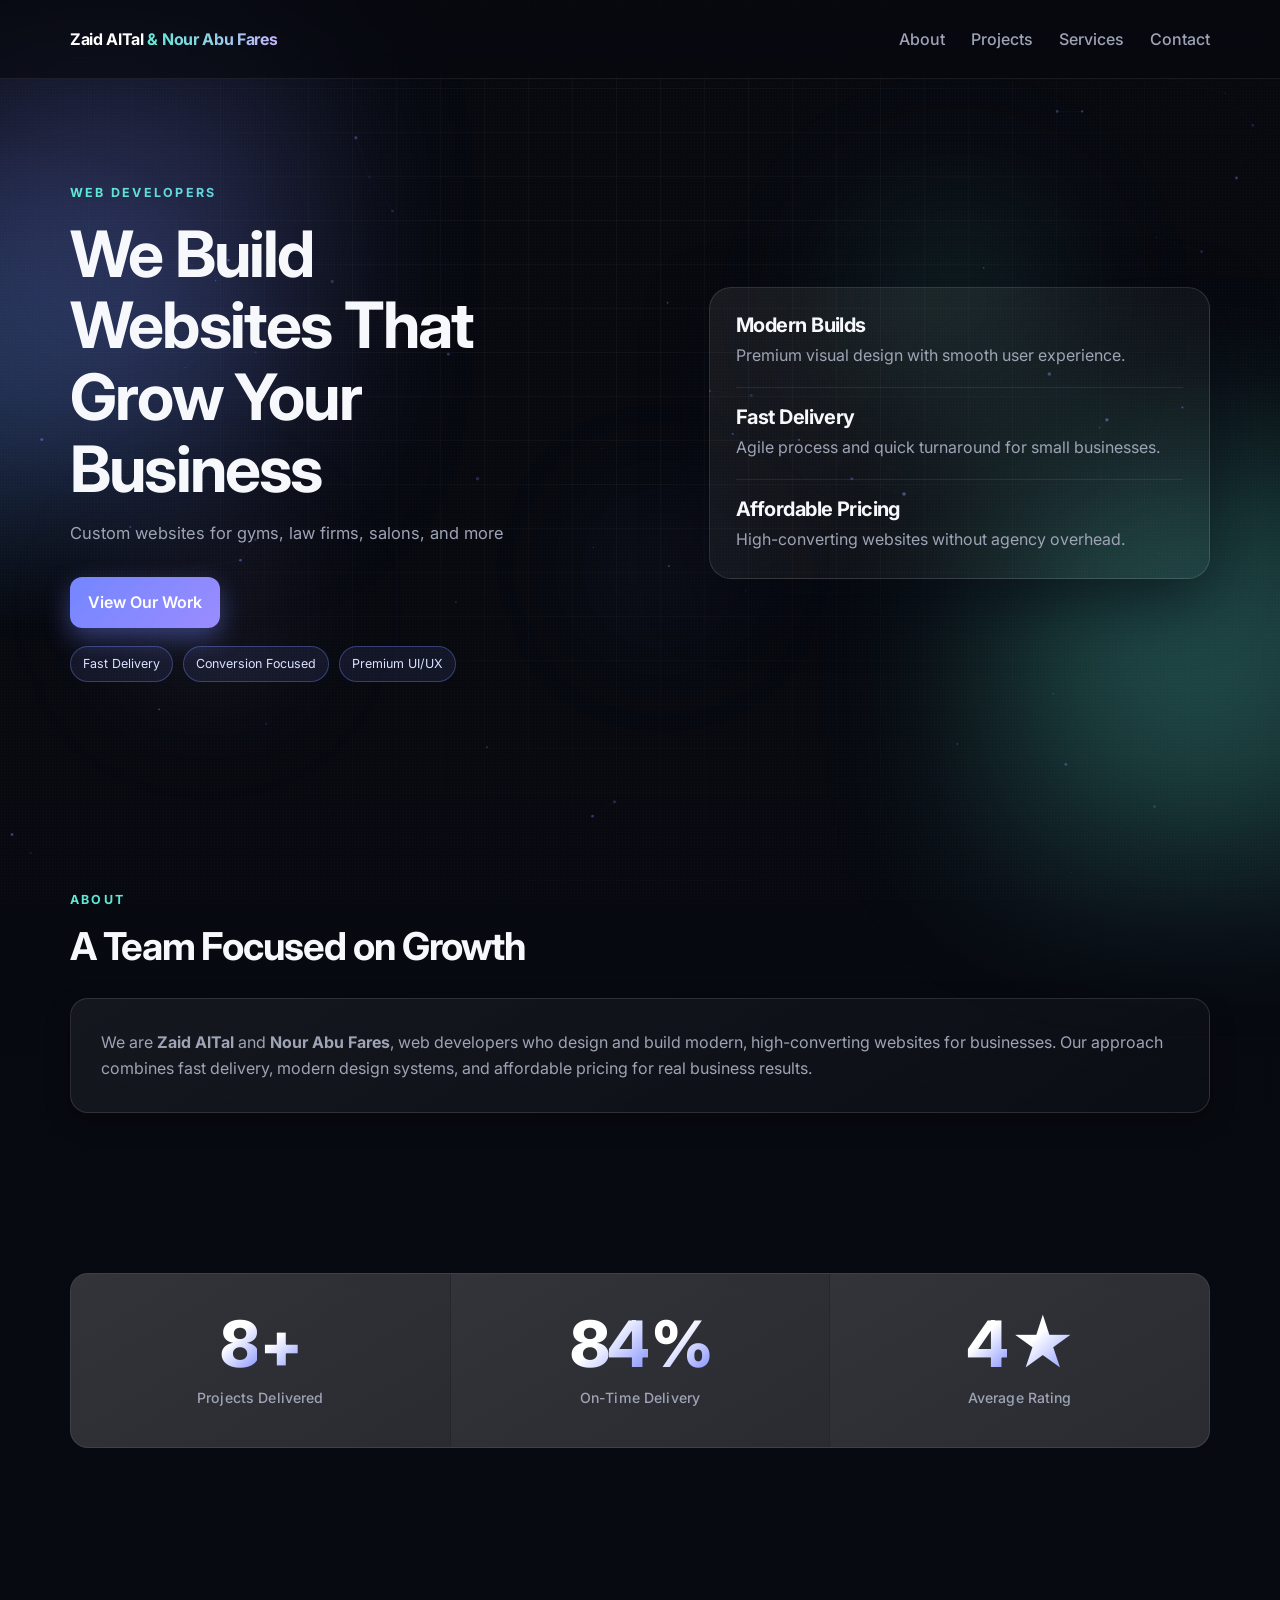
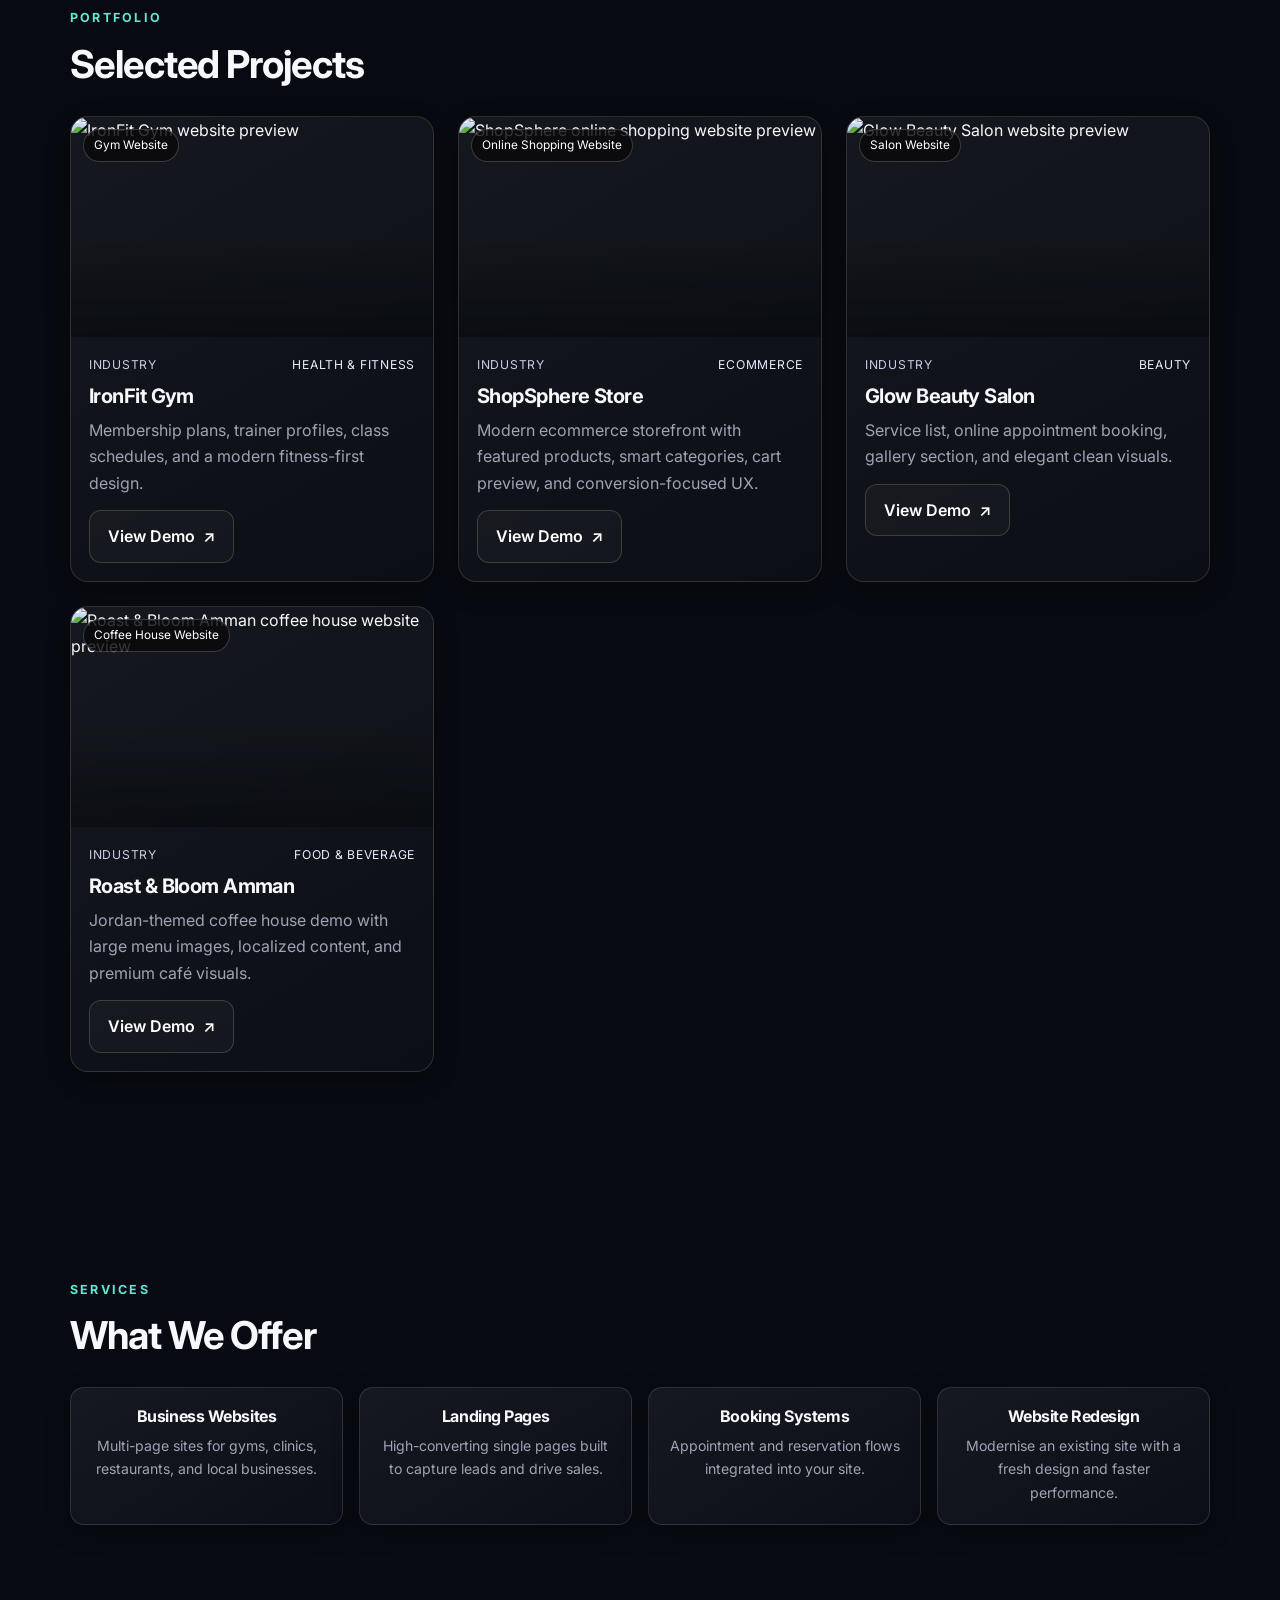
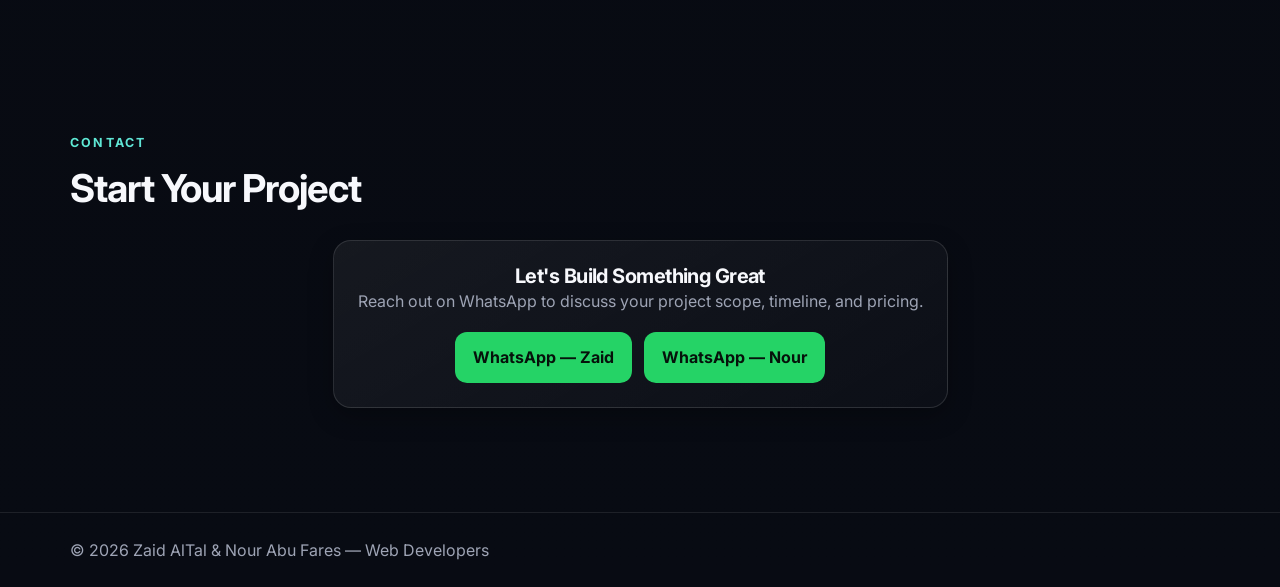
==== commit b9f51c51: "Add background animations and optimise for performance Animations: - Canvas particle network (60 dri" ====
--- a/index.html
+++ b/index.html
@@ -15,10 +15,14 @@
   <link rel="stylesheet" href="styles.css" />
 </head>
 <body>
+  <canvas id="bgCanvas"></canvas>
   <div class="bg-noise"></div>
   <div class="bg-grid"></div>
   <div class="bg-glow bg-glow-1"></div>
   <div class="bg-glow bg-glow-2"></div>
+  <div class="bg-orb bg-orb-1"></div>
+  <div class="bg-orb bg-orb-2"></div>
+  <div class="bg-orb bg-orb-3"></div>
 
   <header class="site-header">
     <div class="container nav-wrap">
@@ -81,6 +85,31 @@
       </div>
     </section>
 
+    <section class="stats-strip reveal">
+      <div class="container">
+        <div class="stats-grid">
+          <div class="stat-item">
+            <div class="stat-value">
+              <span class="stat-number" data-target="10">0</span><span class="stat-suffix">+</span>
+            </div>
+            <span class="stat-label">Projects Delivered</span>
+          </div>
+          <div class="stat-item">
+            <div class="stat-value">
+              <span class="stat-number" data-target="100">0</span><span class="stat-suffix">%</span>
+            </div>
+            <span class="stat-label">On-Time Delivery</span>
+          </div>
+          <div class="stat-item">
+            <div class="stat-value">
+              <span class="stat-number" data-target="5">0</span><span class="stat-suffix">★</span>
+            </div>
+            <span class="stat-label">Average Rating</span>
+          </div>
+        </div>
+      </div>
+    </section>
+
     <section class="section reveal" id="projects">
       <div class="container">
         <div class="section-head">
--- a/styles.css
+++ b/styles.css
@@ -53,18 +53,91 @@
   mask-image: radial-gradient(circle at 50% 30%, black 22%, transparent 80%);
 }
 
+#bgCanvas {
+  position: fixed;
+  inset: 0;
+  z-index: -4;
+  pointer-events: none;
+}
+
 .bg-glow {
   position: fixed;
   width: 380px;
   height: 380px;
   filter: blur(95px);
   z-index: -1;
-  opacity: .28;
   pointer-events: none;
   transition: transform .3s ease-out;
-}
-.bg-glow-1 { background: #7d8bff; top: 8%; left: -90px; }
-.bg-glow-2 { background: #5eead4; bottom: 6%; right: -110px; }
+  will-change: transform, opacity;
+}
+.bg-glow-1 {
+  background: #7d8bff;
+  top: 8%;
+  left: -90px;
+  opacity: .28;
+  animation: glow-breathe 8s ease-in-out infinite;
+}
+.bg-glow-2 {
+  background: #5eead4;
+  bottom: 6%;
+  right: -110px;
+  opacity: .28;
+  animation: glow-breathe 11s ease-in-out infinite 2.5s;
+}
+
+@keyframes glow-breathe {
+  0%, 100% { opacity: .22; }
+  50% { opacity: .42; }
+}
+
+.bg-orb {
+  position: fixed;
+  border-radius: 50%;
+  pointer-events: none;
+  z-index: -2;
+  filter: blur(60px);
+  will-change: transform;
+}
+.bg-orb-1 {
+  width: 340px;
+  height: 340px;
+  background: radial-gradient(circle, rgba(94, 234, 212, 0.13), transparent 70%);
+  top: 15%;
+  right: 12%;
+  animation: orb-drift-1 24s ease-in-out infinite;
+}
+.bg-orb-2 {
+  width: 260px;
+  height: 260px;
+  background: radial-gradient(circle, rgba(196, 181, 253, 0.11), transparent 70%);
+  bottom: 18%;
+  left: 6%;
+  animation: orb-drift-2 30s ease-in-out infinite 5s;
+}
+.bg-orb-3 {
+  width: 200px;
+  height: 200px;
+  background: radial-gradient(circle, rgba(125, 139, 255, 0.1), transparent 70%);
+  top: 52%;
+  left: 44%;
+  animation: orb-drift-3 20s ease-in-out infinite 10s;
+}
+
+@keyframes orb-drift-1 {
+  0%, 100% { transform: translate(0, 0); }
+  30%       { transform: translate(-70px, 80px); }
+  65%       { transform: translate(50px, 130px); }
+}
+@keyframes orb-drift-2 {
+  0%, 100% { transform: translate(0, 0); }
+  40%       { transform: translate(110px, -55px); }
+  70%       { transform: translate(55px, -100px); }
+}
+@keyframes orb-drift-3 {
+  0%, 100% { transform: translate(0, 0); }
+  35%       { transform: translate(-90px, -70px); }
+  68%       { transform: translate(75px, -35px); }
+}
 
 .container { width: min(92%, var(--max)); margin-inline: auto; }
 .section { padding: 104px 0; position: relative; }
@@ -78,12 +151,23 @@
 p { color: var(--muted); }
 
 .eyebrow {
-  color: var(--accent-2);
   font-size: .78rem;
   text-transform: uppercase;
   letter-spacing: .18em;
   margin-bottom: 14px;
   font-weight: 700;
+  background: linear-gradient(90deg, var(--accent-2), var(--accent), var(--accent-3), var(--accent-2));
+  background-size: 300% 100%;
+  -webkit-background-clip: text;
+  background-clip: text;
+  color: transparent;
+  animation: gradient-pan 6s ease infinite;
+}
+
+@keyframes gradient-pan {
+  0%   { background-position: 0% 50%; }
+  50%  { background-position: 100% 50%; }
+  100% { background-position: 0% 50%; }
 }
 
 /* Header */
@@ -173,6 +257,16 @@
   color: #dbe2ff;
   border: 1px solid rgba(125, 139, 255, .35);
   background: rgba(125, 139, 255, .1);
+  opacity: 0;
+  animation: chip-in .5s ease forwards;
+}
+.hero-chips span:nth-child(1) { animation-delay: .9s; }
+.hero-chips span:nth-child(2) { animation-delay: 1.1s; }
+.hero-chips span:nth-child(3) { animation-delay: 1.3s; }
+
+@keyframes chip-in {
+  from { opacity: 0; transform: translateY(8px); }
+  to   { opacity: 1; transform: translateY(0); }
 }
 .hero-card {
   position: relative;
@@ -182,7 +276,15 @@
   padding: 26px;
   box-shadow: var(--shadow-lg);
   overflow: hidden;
-}
+  animation: hero-float 7s ease-in-out infinite;
+  will-change: transform;
+}
+
+@keyframes hero-float {
+  0%, 100% { transform: translateY(0px); }
+  50%       { transform: translateY(-10px); }
+}
+
 .hero-card::before {
   content: "";
   position: absolute;
@@ -192,6 +294,20 @@
   transition: transform .9s ease;
 }
 .hero-card:hover::before { transform: translateX(100%); }
+
+.hero-card::after {
+  content: "";
+  position: absolute;
+  inset: 0;
+  background: linear-gradient(105deg, transparent 35%, rgba(255,255,255,.04) 50%, transparent 65%);
+  transform: translateX(-100%);
+  animation: card-scan 8s ease-in-out infinite 3s;
+}
+
+@keyframes card-scan {
+  0%, 100% { transform: translateX(-100%); }
+  45%, 55% { transform: translateX(200%); }
+}
 
 .hero-stat + .hero-stat {
   margin-top: 18px;
@@ -437,6 +553,7 @@
 
 @media (max-width: 760px) {
   .section { padding: 80px 0; }
+  .bg-orb { display: none; }
 
   .menu-toggle { display: block; }
 
@@ -468,6 +585,56 @@
   }
 }
 
+/* Stats strip */
+.stats-strip {
+  padding: 56px 0;
+}
+.stats-grid {
+  display: grid;
+  grid-template-columns: repeat(3, 1fr);
+  border: 1px solid var(--panel-border);
+  border-radius: var(--radius);
+  overflow: hidden;
+  background: var(--panel-border);
+  gap: 1px;
+}
+.stat-item {
+  display: flex;
+  flex-direction: column;
+  align-items: center;
+  text-align: center;
+  padding: 38px 24px;
+  background: linear-gradient(150deg, rgba(255,255,255,.06), rgba(255,255,255,.02));
+}
+.stat-value {
+  display: flex;
+  align-items: baseline;
+  gap: 3px;
+  line-height: 1;
+}
+.stat-number,
+.stat-suffix {
+  font-size: clamp(2.6rem, 5.5vw, 4rem);
+  font-weight: 800;
+  letter-spacing: -0.04em;
+  background: linear-gradient(135deg, #fff 40%, var(--accent));
+  -webkit-background-clip: text;
+  background-clip: text;
+  color: transparent;
+}
+.stat-label {
+  color: var(--muted);
+  font-size: .88rem;
+  margin-top: 10px;
+  font-weight: 500;
+  letter-spacing: .01em;
+}
+
+@media (max-width: 600px) {
+  .stats-grid { grid-template-columns: 1fr; }
+}
+
+
 .whatsapp-numbers {
   display: flex;
   flex-wrap: wrap;
@@ -486,3 +653,12 @@
   font-size: 0.88rem;
   font-weight: 400;
 }
+
+@media (prefers-reduced-motion: reduce) {
+  *, *::before, *::after { animation-duration: .01ms !important; transition-duration: .01ms !important; }
+  .hero-chips span { opacity: 1; }
+  .eyebrow { animation: none; background: none; -webkit-background-clip: unset; background-clip: unset; color: var(--accent-2); }
+  #bgCanvas { display: none; }
+  .bg-orb { display: none; }
+  .reveal { opacity: 1; transform: none; }
+}
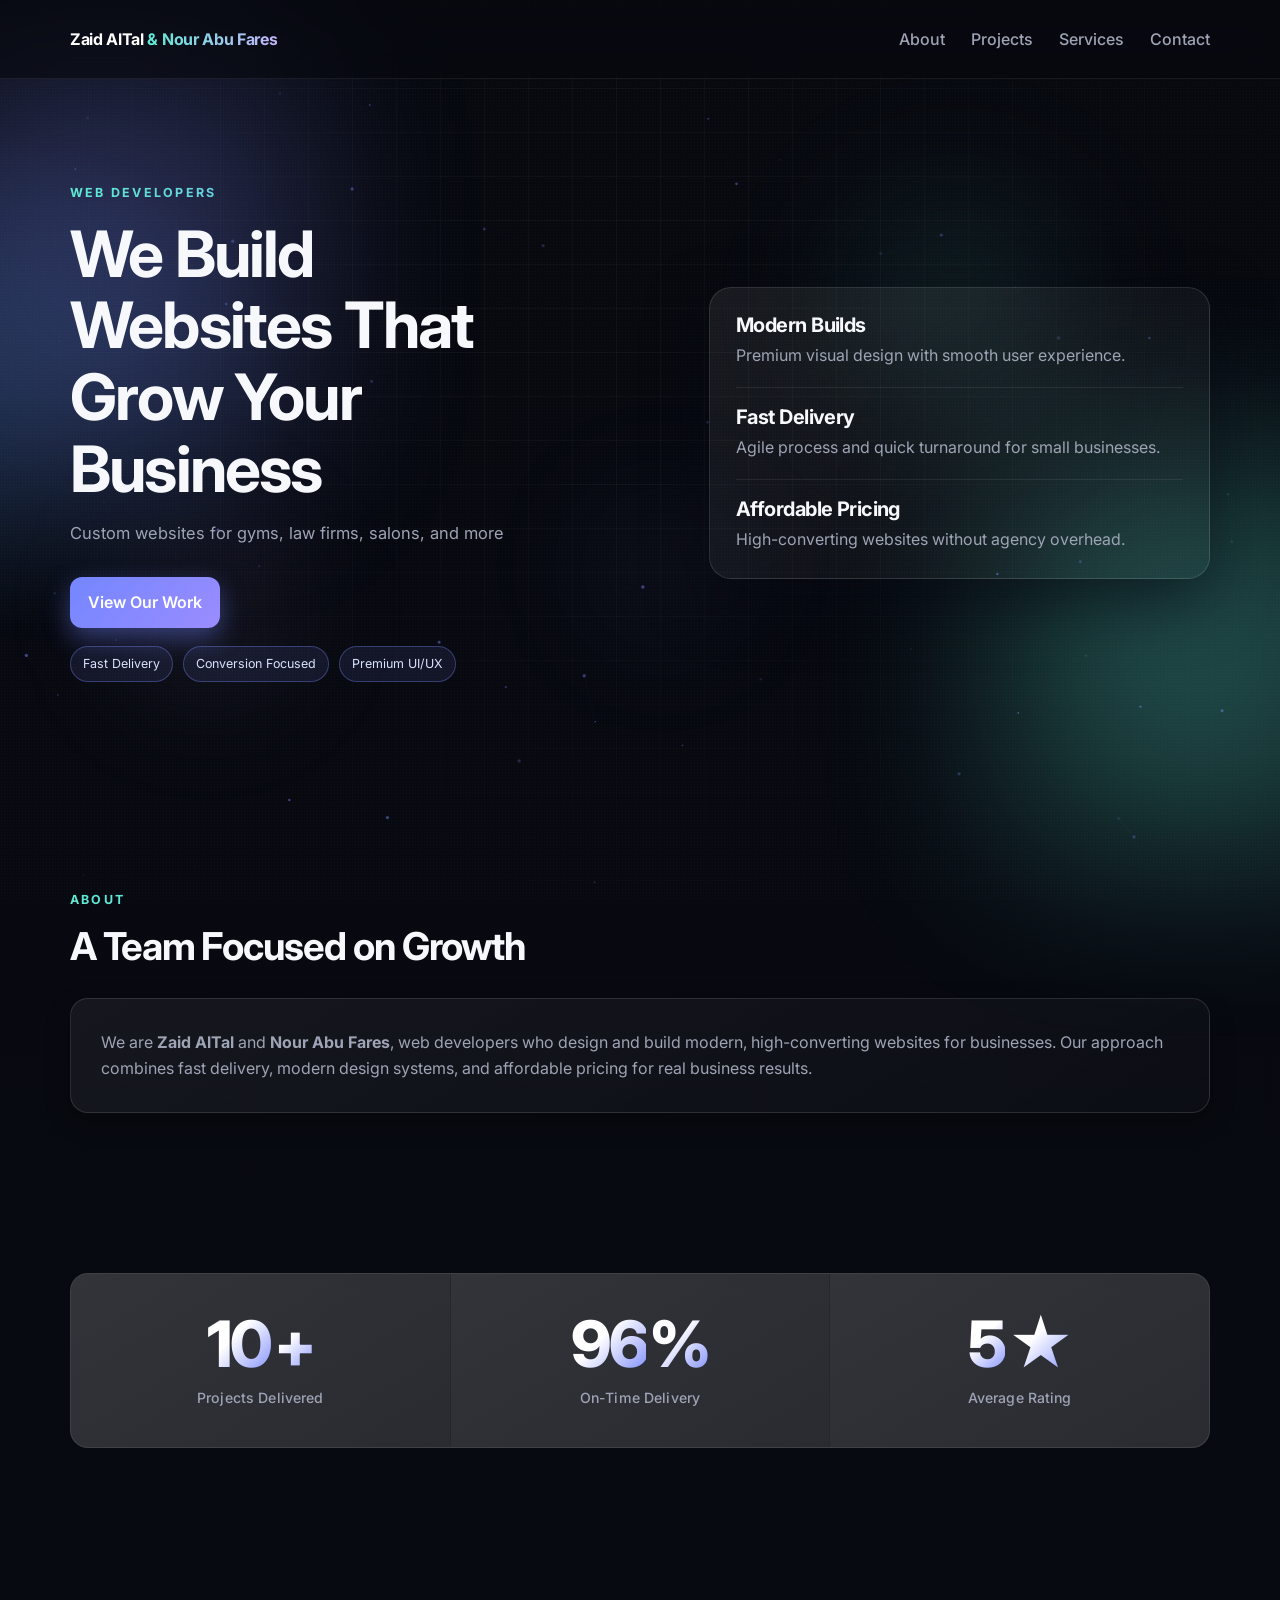
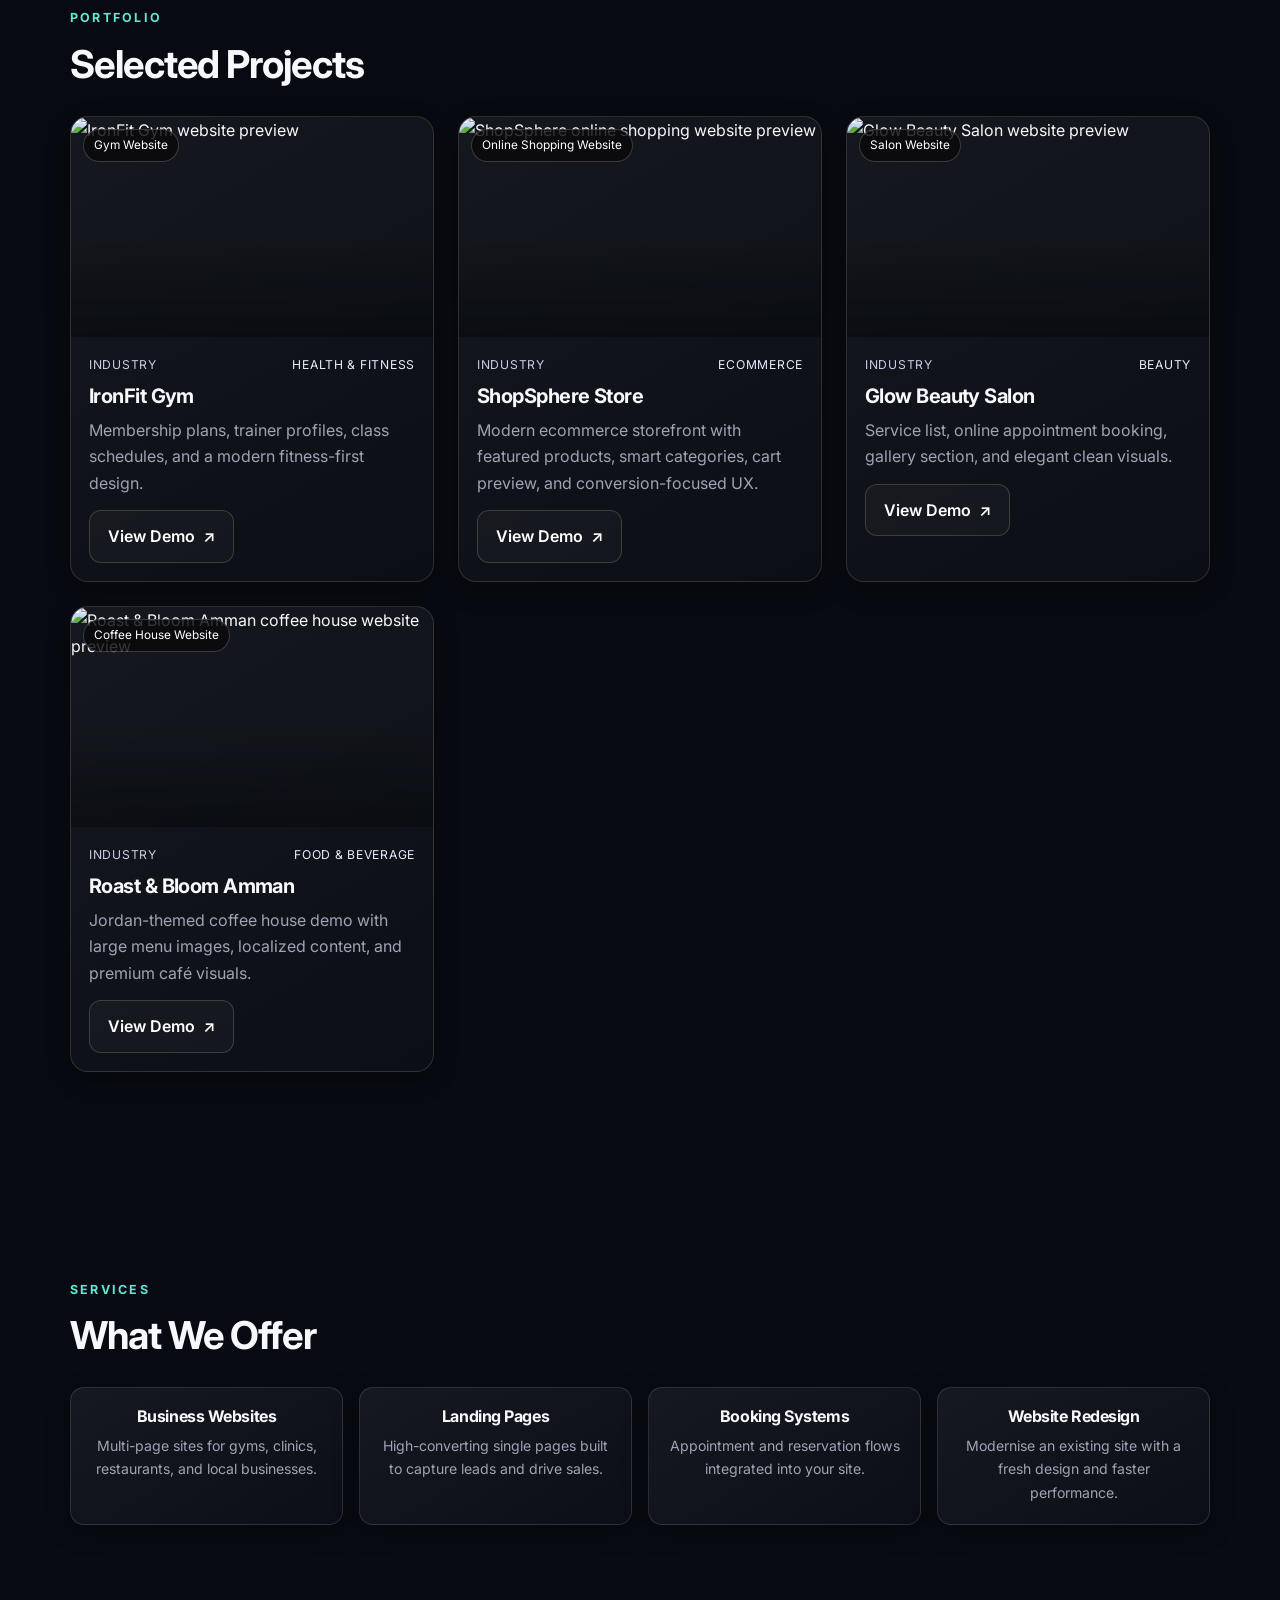
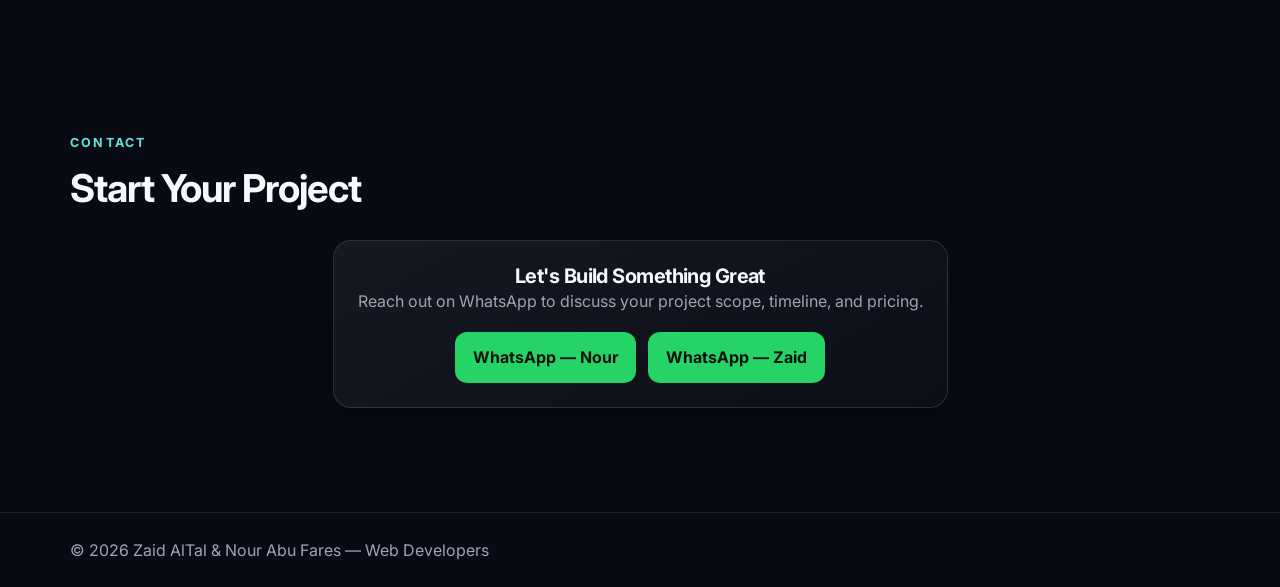
==== commit be85bdd9: "Fix whatsapp" ====
--- a/index.html
+++ b/index.html
@@ -211,8 +211,8 @@
             <h3>Let's Build Something Great</h3>
             <p>Reach out on WhatsApp to discuss your project scope, timeline, and pricing.</p>
             <div class="whatsapp-numbers">
-              <a href="https://wa.me/962799386561" class="btn whatsapp-btn" target="_blank" rel="noopener noreferrer">WhatsApp — Zaid</a>
-              <a href="https://wa.me/962776783595" class="btn whatsapp-btn" target="_blank" rel="noopener noreferrer">WhatsApp — Nour</a>
+              <a href="https://wa.me/962799386561" class="btn whatsapp-btn" target="_blank" rel="noopener noreferrer">WhatsApp —  Nour</a>
+              <a href="https://wa.me/962776783595" class="btn whatsapp-btn" target="_blank" rel="noopener noreferrer">WhatsApp — Zaid</a>
             </div>
           </div>
         </div>
